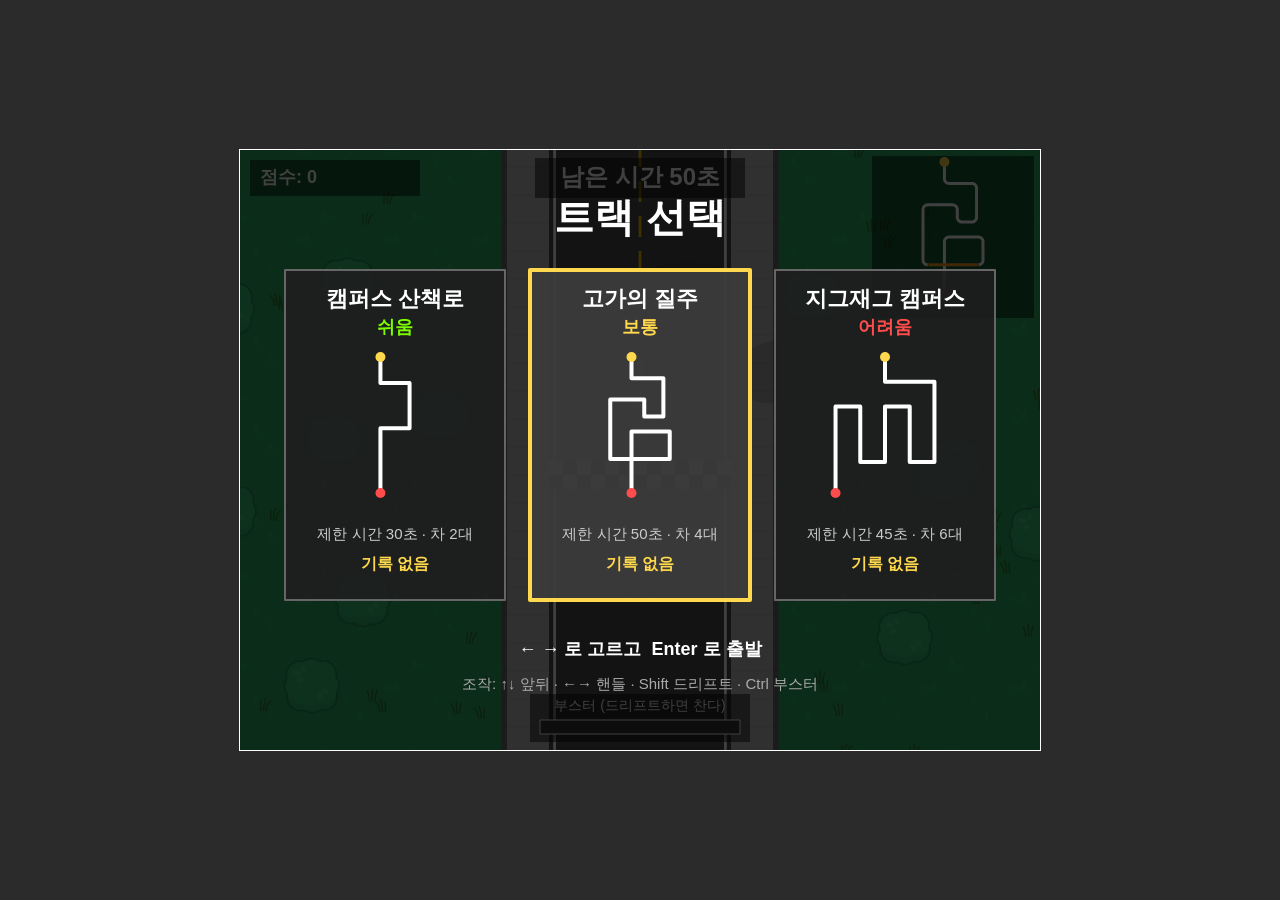
==== debug-practice.html @ 4247438b "디버깅 연습용 debug-practice.html 추가 (게임을 한 파일로 합친 복사본, 숨은 버그 3개) Co-Authored-By: Claude Opus 5.5 <noreply" ====
<!doctype html>
<html lang="ko">
<head>
  <meta charset="utf-8">
  <meta name="viewport" content="width=device-width, initial-scale=1">
  <title>Chair Drift (디버깅 연습)</title>
  <link rel="icon" href="images/chair.svg">
  <style>
/* 페이지 전체: 어두운 회색 배경 */
body {
  margin: 0;
  min-height: 100vh;
  background: #2b2b2b;
  /* canvas를 화면 가운데에 놓는다 */
  display: flex;
  align-items: center;
  justify-content: center;
}

/* 게임 도화지: 얇은 흰 테두리 */
#game {
  border: 1px solid #ffffff;
}
  </style>
</head>
<body>
  <canvas id="game" width="800" height="600"></canvas>
  <script>
const canvas = document.getElementById("game");  // 이름이 "game"인 도화지를 찾는다
const ctx = canvas.getContext("2d");             // 그 도화지에 그릴 "붓"을 가져온다

// ===== 좌표와 크기 (여기 숫자만 바꾸면 그림이 바뀐다) =====
// 화면 크기: 가로 800, 세로 600. (0, 0)은 왼쪽 위, y가 커지면 아래로 간다.
// 맵은 화면보다 훨씬 넓다. 아래 좌표들은 전부 "맵 위의 좌표"다.

// ===== 카메라 (추격 시점) =====
// 화면은 맵의 일부만 비추는 카메라다. 카메라는 의자 뒤에 붙어서, 의자가 도는 대로 같이 돈다.
const SCREEN_WIDTH = 800;
const SCREEN_HEIGHT = 600;
const CAMERA_ANCHOR_Y = 430;                // 의자가 화면에서 머무르는 높이 (가로는 한가운데). 아래쪽이라 앞이 넓게 보인다
const CAMERA_TURN_FOLLOW = 0.04;            // 카메라가 의자 방향을 따라 도는 빠르기 (0~1). 작을수록 늦게, 부드럽게 따라 돈다
const CAMERA_ZOOM = 0.7;                    // 화면 확대 배율 (1 = 원래 크기). 작을수록 카메라가 멀어져서 넓게 보인다
const VIEW_RADIUS = 650 / CAMERA_ZOOM;      // 화면이 돌아가도 보일 수 있는 의자 주변 범위 (이 밖은 그리지 않는다)
let cameraAngle = 0;                        // 카메라가 바라보는 방향 (0 = 맵 위쪽)

// ===== 트랙 목록 (난이도 3단계) =====
// 트랙마다: 이름, 난이도, 제한 시간, 자동차 수, 콘 수, 꼭짓점(points)
// 꼭짓점은 출발부터 강의실(결승)까지 순서대로 직선으로 잇고, 꼭짓점마다 모서리를 반지름 CORNER_RADIUS인 원호로 둥글게 깎는다
// bridge: true인 점에서 다음 점까지의 직선은 고가도로다 (다른 길 위를 지나간다)
// 결승(마지막 점)이 맨 위에 있어야 한다 (그 위는 강의실 건물). 나란한 길끼리는 700 이상 떨어뜨린다
const TRACKS = [
  {
    name: "캠퍼스 산책로",
    level: "쉬움",
    levelColor: "#7CFC00",
    timeLimit: 30,
    carCount: 2,
    coneCount: 8,
    points: [
      { x: 0, y: 400 },        // 출발
      { x: 0, y: -1600 },      // 직선 → 오른쪽
      { x: 900, y: -1600 },    // → 위로
      { x: 900, y: -3000 },    // → 왼쪽
      { x: 0, y: -3000 },      // → 위로
      { x: 0, y: -3800 },      // 강의실 앞 (결승)
    ],
  },
  {
    // 카트라이더 "빌리지 고가의 질주" 느낌: 긴 직선 + 직각 코너 + 헤어핀 + 고가도로
    name: "고가의 질주",
    level: "보통",
    levelColor: "#ffd84d",
    timeLimit: 50,
    carCount: 4,
    coneCount: 25,
    points: [
      { x: 0, y: 400 },                      // 출발 (출발선 뒤 여유 공간)
      { x: 0, y: -2500 },                    // 첫 긴 직선 → 오른쪽으로 직각
      { x: 1800, y: -2500 },                 // → 아래로 직각
      { x: 1800, y: -1200, bridge: true },   // 여기서 시작하는 긴 직선이 고가도로. 첫 직선 위를 가로지른다
      { x: -1000, y: -1200 },                // 고가에서 내려와 위로 직각
      { x: -1000, y: -4000 },                // 긴 직선 → 오른쪽으로 직각
      { x: 600, y: -4000 },                  // 헤어핀 시작: 아래로 꺾어 내려갔다가
      { x: 600, y: -3200 },
      { x: 1500, y: -3200 },                 // 옆으로 건너가서 다시 위로 (U자로 되돌아가기)
      { x: 1500, y: -5000 },                 // 긴 직선 → 왼쪽으로 직각
      { x: 0, y: -5000 },                    // → 위로 직각
      { x: 0, y: -6000 },                    // 강의실 앞 (결승)
    ],
  },
  {
    // 뱀처럼 오르내리는 헤어핀 연속
    name: "지그재그 캠퍼스",
    level: "어려움",
    levelColor: "#ff4d4d",
    timeLimit: 45,
    carCount: 6,
    coneCount: 40,
    points: [
      { x: 0, y: 400 },        // 출발
      { x: 0, y: -2400 },      // 위로 → 헤어핀
      { x: 800, y: -2400 },
      { x: 800, y: -600 },     // 아래로 → 헤어핀
      { x: 1600, y: -600 },
      { x: 1600, y: -2400 },   // 위로 → 헤어핀
      { x: 2400, y: -2400 },
      { x: 2400, y: -600 },    // 아래로 → 헤어핀
      { x: 3200, y: -600 },
      { x: 3200, y: -3200 },   // 긴 오르막 → 왼쪽
      { x: 1600, y: -3200 },
      { x: 1600, y: -4000 },   // 강의실 앞 (결승)
    ],
  },
];
// 지금 달리는 트랙: 주소 뒤의 ?track=번호로 고른다 (없으면 선택 화면부터, 기본은 "보통")
const TRACK_INDEX = readTrackIndex();
const TRACK = TRACKS[TRACK_INDEX];
const TRACK_POINTS = TRACK.points;
const STARTED_FROM_MENU = new URLSearchParams(location.search).has("track");   // 선택 화면에서 골라서 들어왔나
let menuIndex = TRACK_INDEX;   // 선택 화면에서 지금 고르고 있는 트랙
let isNewRecord = false;       // 이번 판이 그 트랙 최고 점수인가
const CORNER_RADIUS = 220;    // 코너 원호의 반지름. 클수록 코너가 완만하고, 작을수록 급해서 어렵다
                              // (ROAD_HALF + SIDEWALK_WIDTH = 190보다 커야 코너 안쪽 인도가 접히지 않는다)
const TRACK_STEP = 8;         // 트랙을 몇 픽셀마다 점으로 나눠 둘지 (작을수록 매끄럽지만 느리다)

// 길 단면: 왼쪽부터 잔디 → 인도 → 차도 → 인도 → 잔디 (전부 길 가운데 선에서 떨어진 거리)
const ROAD_HALF = 130;        // 차도 반폭 (차도 전체 폭 260 = 의자 5개 정도)
const SIDEWALK_WIDTH = 60;    // 양쪽 인도 폭 (학생 어깨 폭 52가 들어가게)
const LANE_OFFSET = 65;       // 자동차 차선 가운데가 길 가운데 선에서 떨어진 거리
const RAIL_WIDTH = 8;         // 인도 바깥 끝 가드레일 두께. 의자는 이 밖(잔디)으로 나갈 수 없다
const WALL_BOUNCE = 0.3;      // 가드레일에 부딪히면 바깥으로 가던 속도의 이 비율만큼 안쪽으로 튕긴다
const WALL_FRICTION = 0.92;   // 가드레일에 긁히는 동안 매 프레임 속도가 이 비율로 줄어든다
const TRACK_SEARCH = 150;     // 의자 위치를 찾을 때 직전 자리 앞뒤로 볼 트랙 점 수 (150점 = 1200픽셀)
const BRIDGE_SHADOW = 30;     // 고가도로 그림자가 땅에 비치는 거리 (높이 있어 보이게)
const START_LINE_S = 400;     // 출발선 위치 (트랙 시작에서 달린 거리)

// 트랙을 TRACK_STEP 간격의 점들로 나눠 둔다: { x, y, s(시작부터 거리), tx, ty(진행 방향), bridge }
const trackSamples = buildTrack();
const TRACK_LENGTH = trackSamples[trackSamples.length - 1].s;   // 트랙 전체 길이
const FINISH = trackSamples[trackSamples.length - 1];          // 결승 지점 (강의실 문 앞)

// 맵 크기: 트랙을 둘러싸고 잔디를 넉넉히. 맵 위쪽 끝은 강의실 건물
const WORLD_LEFT = Math.min(...TRACK_POINTS.map(p => p.x)) - 900;
const WORLD_RIGHT = Math.max(...TRACK_POINTS.map(p => p.x)) + 900;
const WORLD_BOTTOM = Math.max(...TRACK_POINTS.map(p => p.y)) + 600;
const WORLD_TOP = FINISH.y;   // 강의실 건물 아래쪽 끝 (여기보다 위로는 못 간다)

// 나무와 풀: 시작할 때 길을 피해 잔디 위에 자동으로 배치한다 (아래 placeScenery 함수)
const TREE_SIZE = 80;
let trees = [];               // { x, y } 이미지의 왼쪽 위 꼭짓점
let grassTufts = [];          // { x, y } 풀 뿌리 위치
const TREE_COUNT = 450;       // 나무를 놓아 볼 횟수 (길과 겹치는 자리는 버려서 실제로는 더 적다)
const TUFT_COUNT = 3000;      // 풀 포기를 놓아 볼 횟수
const GRASS_BLADE_HEIGHT = 18;   // 풀잎 길이
const GRASS_SWAY = 4;            // 풀잎 끝이 좌우로 흔들리는 최대 거리
let swayTime = 0;                // 흔들림 시계: 매 프레임 조금씩 커진다
const SWAY_SPEED = 0.05;         // 흔들리는 빠르기 (클수록 빨리 흔들린다)
const TREE_SWAY_ANGLE = 0.04;    // 나무가 좌우로 기우는 최대 각도 (0.04 ≈ 2도)

// 구름 그림자: 하늘의 구름이 땅에 드리운 반투명 그림자가 천천히 가로지른다 (size는 크기 배율, 1 = 기본)
let clouds = [];
const CLOUD_COUNT = 30;
const CLOUD_RADIUS = 110;        // 구름 그림자 가로 반지름 (size가 1일 때)

// 플레이어(의자): 50×50, 출발선 뒤에서 출발한다
// 방향키로 움직이므로 위치는 let (chairX, chairY는 왼쪽 위 꼭짓점)
const CHAIR_SIZE = 50;
const chairStart = pointAt(START_LINE_S - 150);
let chairX = chairStart.x - CHAIR_SIZE / 2;
let chairY = chairStart.y - CHAIR_SIZE / 2;

// 의자가 지금 트랙의 어디쯤인가 (매 프레임 updateChairTrack이 계산한다)
let chairTrackIndex = 0;      // 가장 가까운 트랙 점 번호
let chairS = 0;               // 트랙 시작에서 달린 거리 (자동차를 의자 근처에 다시 나타나게 할 때 쓴다)
let chairOnBridge = false;    // 고가도로 위인가 (고가 아래를 지날 때와 그리는 순서가 달라진다)

// 역주행 경고: 트랙 진행 방향과 반대로 움직이는 상태가 잠깐 이어지면 화면에 경고를 띄운다
const WRONG_WAY_SPEED = 1.5;  // 트랙 반대 방향으로 이 속도보다 빠르게 움직이면 역주행으로 본다
const WRONG_WAY_DELAY = 30;   // 역주행이 이 프레임 수(30 ≈ 0.5초)만큼 이어지면 경고 (살짝 흔들린 걸로는 안 뜨게)
let wrongWayFrames = 0;       // 역주행이 몇 프레임째 이어지고 있나

// ===== 조작 설정 (여기 숫자를 바꿔 가며 조작 느낌을 튜닝한다) =====
const CHAIR_SPEED = 9;        // 이동 속도: 한 프레임에 움직이는 픽셀 수 (최고 속도)
const GRIP = 0.25;            // 평소 접지력 (0~1): 클수록 키를 누른 방향으로 바로 꺾이고 바로 선다
const DRIFT_GRIP = 0.03;      // Shift 드리프트 중 접지력: 작을수록 관성이 커서 옆으로 오래 미끄러진다
const TURN_RATE = 0.05;       // ← → 키로 한 프레임에 도는 각도 (라디안, 0.05 ≈ 3도)
const REVERSE_SPEED_RATE = 0.5;  // ↓ 키로 뒤로 갈 때는 최고 속도의 이 비율만큼만

let chairVX = 0;              // 의자의 지금 가로 속도 (양수 = 오른쪽)
let chairVY = 0;              // 의자의 지금 세로 속도 (양수 = 아래)
let chairAngle = Math.atan2(chairStart.tx, -chairStart.ty);   // 의자가 바라보는 방향 (0 = 위쪽). 처음엔 트랙 진행 방향

// ===== 드리프트 연출 =====
const DRIFT_TURN_RATE = 0.08; // 드리프트 중에는 더 빨리 돈다 → 몸은 휙 돌고 몸통은 원래 방향으로 미끄러진다
const DRIFT_MIN_SPEED = 1.5;  // 이 속도보다 느리면 드리프트 연출(자국, 연기)을 하지 않는다
let isDrifting = false;       // 지금 드리프트로 미끄러지는 중인가 (연출을 켜고 끄는 데 쓴다)

// 스키드 마크: 뒷바퀴가 지나간 자리에 남는 타이어 자국 (짧은 선분들의 목록)
// 선분마다 { x1, y1, x2, y2, life, bridge }. life가 줄어들수록 흐려지고 0이 되면 지운다
let skidMarks = [];
const SKID_LIFE = 240;        // 자국이 사라지기까지 걸리는 프레임 수 (240 ≈ 4초)
const SKID_WIDTH = 4;         // 자국 굵기
let lastWheels = null;        // 직전 프레임의 뒷바퀴 위치 (자국 선을 이어 그리는 데 쓴다)

// 바퀴 연기: 드리프트 중 뒷바퀴에서 피어오르는 회색 연기 ({ x, y, size, life })
let smokes = [];
const SMOKE_LIFE = 40;        // 연기가 사라지기까지 걸리는 프레임 수

// ===== 충돌 판정 (6장) =====
// 판정 영역(히트박스): 그림을 감싸는 사각형을 그림보다 조금 작게 잡는다 (스치기만 해도 부딪히면 억울하니까)
const CHAIR_HITBOX = 33;      // 의자 판정 사각형 한 변 (그림은 50)
const CAR_HITBOX_SHRINK = 6;  // 자동차 판정은 그림(40×70)보다 가로·세로 6씩 작게
const STUDENT_HITBOX = 30;    // 학생 판정 사각형 한 변 (그림은 52×36)
const CONE_HITBOX = 20;       // 콘 판정 사각형 한 변 (그림은 24)
let showHitbox = false;       // true면 판정 영역을 빨간 테두리로 그린다 (판정이 맞는지 눈으로 확인용)

// 부딪혔을 때 효과 (기획서: 학생 = 슬로우, 자동차 = 튕겨 나가고 잠시 스턴). 시간은 전부 프레임 수 (60 ≈ 1초)
const SLOW_FRAMES = 60;       // 학생·콘에 부딪히면 이만큼 느려진다
const SLOW_SPEED_RATE = 0.4;  // 슬로우 중 최고 속도 비율
const STUN_FRAMES = 45;       // 자동차에 부딪히면 이만큼 조작이 안 된다
const STUN_SPIN = 0.25;       // 스턴 중 의자가 한 프레임에 빙글 도는 각도
const CAR_BOUNCE = 14;        // 자동차에 부딪혀 튕겨 나가는 속도
const HIT_COOLDOWN = 60;      // 한 번 부딪힌 뒤 이만큼은 무적 (매 프레임 계속 부딪히지 않게)
let slowTimer = 0;            // 남은 슬로우 프레임 (0이면 정상)
let stunTimer = 0;            // 남은 스턴 프레임
let hitCooldown = 0;          // 남은 무적 프레임
let hitMessage = "";          // 의자 위에 띄울 글자 ("슬로우!", "쾅! 스턴")
let hitMessageTimer = 0;      // 글자를 띄울 남은 프레임
let flashTimer = 0;           // 화면이 빨갛게 번쩍이는 남은 프레임 (자동차 충돌)

// 조작 방식 비교 실험용 스위치 (워크북 5장 Step 2 · Step 3)
// "A" = keydown 안에서 직접 움직이는 방식 (꾹 누르면 끊기고, 대각선이 안 된다)
// "B" = keys에 눌린 상태를 기록하고, 게임 루프에서 움직이는 방식 (매끄럽다)
const CONTROL_METHOD = "B";

// 눌린 키를 적어 두는 메모장: keys["ArrowLeft"]가 true면 지금 왼쪽 키가 눌려 있다
const keys = {};

// 다른 학생: 위에서 본 초록 옷 학생 (x, y는 "중심")
const STUDENT_WIDTH = 52;
const STUDENT_HEIGHT = 36;
// 학생들은 차도가 아니라 양쪽 인도 위를 따라 걷는다 (차는 차도, 사람은 인도). 고가도로 위에는 없다
// 학생마다 자기 구간(minS ~ maxS, 트랙 거리)만 오가다가 끝에 닿으면 돌아선다
// side는 어느 쪽 인도인지 (-1 = 진행 방향 왼쪽, 1 = 오른쪽)
let students = [];
const STUDENT_GAP = 700;      // 학생을 놓을 트랙 거리 간격
const STUDENT_WALK_RANGE = 260;  // 한 학생이 오가는 구간 길이
const STUDENT_WOBBLE = 0.12;  // 걸을 때 몸이 좌우로 흔들리는 각도 (0.12 ≈ 7도)

// 자동차: 40×70, 트랙을 따라 자기 차선으로 달린다. 위치는 트랙 거리(s)로 기억한다
const CAR_WIDTH = 40;
const CAR_HEIGHT = 70;
// 자동차들: 배열 하나에 여러 대를 담는다. 한 대는 { s: 트랙 거리, speed: 속도, lane: 차선 }
// speed가 양수면 의자와 같은 방향(오른쪽 차선, lane 1), 음수면 마주 오는 차(반대편 차선, lane -1)
// CAR_COUNT 숫자만 바꾸면 코드를 고치지 않아도 자동차 수가 바뀐다
const CAR_COUNT = TRACK.carCount;   // 트랙마다 다르다 (트랙 목록에서)
let cars = [];
const CAR_RESPAWN_AHEAD = 2500;   // 자동차가 멀어지면 의자보다 이만큼 앞에 다시 나타난다
const CAR_RESPAWN_BEHIND = 1500;  // 의자보다 이만큼 뒤로 처지면 다시 나타나게 한다
const CAR_INSIDE_BUILDING = 150;  // 결승을 지나 이만큼 더 가면 강의실 건물 안에 완전히 가려진다

// 공사 콘: 차도 위에 가만히 놓인 장애물. 한 개는 { s: 트랙 거리, offset: 길 가운데에서 옆으로 떨어진 거리 }
// offset이 양수면 진행 방향 오른쪽, 음수면 왼쪽
const CONE_COUNT = TRACK.coneCount; // 트랙마다 다르다
const CONE_SIZE = 24;
let cones = [];

// 횡단보도와 길을 건너는 학생: 트랙 곳곳의 직선 구간에 횡단보도를 만들고, 학생이 차도를 가로질러 오간다
// 건너는 학생 한 명은 { s: 횡단보도 위치, offset: 길 가운데에서 옆으로 떨어진 거리, speed: 건너는 속도 }
const CROSSWALK_GAP = 3000;                              // 횡단보도 사이 간격 (트랙 거리)
const CROSSERS_PER_CROSSWALK = 2;                        // 횡단보도 하나에 건너는 학생 수
const CROSS_RANGE = ROAD_HALF + SIDEWALK_WIDTH / 2;      // 한쪽 인도 가운데 ~ 반대편 인도 가운데
let crosswalks = [];
let crossers = [];

// 자동차 전조등: 자동차 앞쪽으로 뻗는 노란 반투명 빛
const HEADLIGHT_LENGTH = 45;  // 빛이 뻗는 길이

// 강의실 건물과 문: 결승 지점 바로 위. 문은 결승 지점 가운데에 붙어 있다
const BUILDING_WALL_HEIGHT = 100;   // 문 위로 보이는 건물 벽 높이 (창문이 있는 부분)
const DOOR_WIDTH = 120;
const DOOR_HEIGHT = 40;
const DOOR_X = FINISH.x - DOOR_WIDTH / 2;
const DOOR_Y = WORLD_TOP - DOOR_HEIGHT;

// 미니맵: 화면 오른쪽 위에 트랙 전체를 작게 (위쪽이 맵 위쪽, 돌아가지 않는다)
const MINIMAP_SIZE = 150;
const MINIMAP_X = SCREEN_WIDTH - MINIMAP_SIZE - 12;
const MINIMAP_Y = 12;

// 남은 시간 글자: 화면 위 가운데
const TIME_LIMIT = TRACK.timeLimit;   // 제한 시간(초). 트랙마다 다르다 (트랙 목록에서)
let startTime = 0;                // 출발한 순간의 시각 (Date.now() 값, 밀리초)
let remainingMs = TIME_LIMIT * 1000;   // 남은 시간 (밀리초)
let timeLeft = TIME_LIMIT;        // 화면에 보여 줄 남은 시간 (정수 초)

// ===== 게임 상태와 점수 (6장) =====
// "select" = 트랙 선택 화면 / "countdown" = 출발 전 3, 2, 1 / "playing" = 달리는 중
// "finished" = 강의실 도착 (성공) / "gameover" = 시간 초과 (결석)
let gameState = STARTED_FROM_MENU ? "countdown" : "select";
let score = 0;                    // 점수 = 도착했을 때 남은 시간 × 100 (시간 초과면 0)
let finishSeconds = 0;            // 도착까지 걸린 시간 (초)
const FINISH_MARGIN = 60;         // 결승 지점 이만큼 앞에 닿으면 도착으로 친다

// 부스터 게이지: 화면 아래 가운데
const GAUGE_X = 300;
const GAUGE_Y = 570;
const GAUGE_WIDTH = 200;
const GAUGE_HEIGHT = 14;
// ===== 부스터 (기획서: 드리프트하면 게이지가 차고, 다 차면 Ctrl로 부스터) =====
const DRIFT_GAUGE_RATE = 0.006;  // 최고 속도로 드리프트할 때 한 프레임에 차는 게이지 (0.006 → 약 2.8초면 가득)
const BOOST_FRAMES = 90;         // 부스터가 이어지는 프레임 수 (90 = 1.5초)
const BOOST_SPEED_RATE = 1.6;    // 부스터 중 최고 속도 배율
const BOOST_GRIP = 0.12;         // 부스터 중 속도가 목표를 따라가는 비율 (확 튀어 나가게)
let boostGauge = 0;              // 부스터 게이지 (0 = 빈칸, 1 = 가득)
let boostTimer = 0;              // 남은 부스터 프레임

// ===== 번아웃 → 출발 대시 (↑와 ↓를 같이 누르면) =====
// 같이 누르는 동안 제자리에서 바퀴가 헛돌며 힘이 모이고, ↓만 떼면 모인 힘만큼 앞으로 튀어 나간다
const BURNOUT_CHARGE_FRAMES = 60;   // 힘이 가득 모이는 데 걸리는 프레임 수 (60 = 1초)
const BURNOUT_MIN_CHARGE = 0.3;     // 이만큼은 모여야 출발 대시가 나간다
const LAUNCH_BOOST_FRAMES = 45;     // 힘이 가득일 때 출발 대시가 이어지는 프레임 수
let burnoutCharge = 0;              // 모인 힘 (0 ~ 1)
let isBurnout = false;              // 지금 번아웃 중인가 (↑와 ↓를 같이 누르는 중)
let launchMessageTimer = 0;         // "출발!" 같은 글자를 띄울 남은 프레임
let launchText = "";                // 띄울 글자 ("출발!", "출발 부스터!", "너무 빨랐어요")
let boostWasPressed = false;        // 직전 프레임에 Ctrl이 눌려 있었나 (꾹 누르고 있어도 한 번만 쓰게)

// ===== 출발 카운트다운과 출발 부스터 (카트라이더처럼) =====
// 3 → 2 → 1 → GO! 동안은 움직일 수 없다. GO!가 뜨는 순간에 맞춰 ↑를 "새로" 누르면 출발 부스터
// 카운트다운 내내 ↑를 꾹 누르고 있으면 너무 빨리 누른 것이라 실패한다
const COUNTDOWN_MS = 3000;          // 카운트다운 길이 (3초)
const START_BOOST_EARLY_MS = 300;   // GO! 이만큼 전부터
const START_BOOST_LATE_MS = 250;    // GO! 이만큼 뒤까지 ↑를 새로 누르면 성공
const START_BOOST_FRAMES = 60;      // 출발 부스터가 이어지는 프레임 수 (1초)
let countdownStart = 0;             // 카운트다운을 시작한 시각 (Date.now())
let goTime = 0;                     // GO!가 뜬 시각
let upPressTime = 0;                // ↑를 마지막으로 새로 누른 시각 (0 = 아직 안 누름)
let startBoostChecked = false;      // 출발 부스터 판정을 끝냈나

// ===== 맵 꾸미기: 나무·풀·학생·구름을 길을 피해서 배치한다 (시작할 때 한 번) =====
placeScenery();

// ===== 장애물 배치: 횡단보도 자리 찾기 → 자동차·콘·건너는 학생 만들기 =====
crosswalks = findCrosswalks();
createCars();
createCones();
createCrossers();

// ===== 이미지 불러오기 =====
// 이미지는 불러오는 데 시간이 걸린다.
// 모든 이미지가 다 불러와진 뒤(onload)에 화면을 그려야 빈칸 없이 보인다.

const chairImage = new Image();
const carImage = new Image();
const studentImage = new Image();
const treeImage = new Image();
const grassImage = new Image();

const allImages = [chairImage, carImage, studentImage, treeImage, grassImage];
let loadedCount = 0;     // 지금까지 불러온 이미지 개수

for (const image of allImages) {
  image.onload = function () {
    loadedCount = loadedCount + 1;
    // 마지막 이미지까지 다 불러왔으면 게임 루프에 시동을 건다
    if (loadedCount === allImages.length) {
      if (gameState === "countdown") startCountdown();   // 트랙을 골라 들어왔으면 3, 2, 1 카운트다운 시작
      gameLoop();                    // 첫 시동 (그 뒤로는 루프가 스스로 자기를 부른다)
    }
  };
}

// src를 정하는 순간 불러오기가 시작된다 (파일 이름은 영어 소문자)
chairImage.src = "images/chair.svg";
carImage.src = "images/car.png";
studentImage.src = "images/student.png";
treeImage.src = "images/tree.png";
grassImage.src = "images/grass.png";

// ===== 키보드 입력 =====
// 키보드는 canvas가 아니라 document(페이지 전체)에 건다. canvas는 키 입력을 받지 않는다.

// 키를 누르는 순간: "눌렸다"고 적어 둔다
document.addEventListener("keydown", function (e) {
  // 방향키·스페이스바로 페이지가 스크롤되어 게임이 흔들리지 않게, 브라우저 기본 동작을 막는다
  if (["ArrowUp", "ArrowDown", "ArrowLeft", "ArrowRight", " ", "Control", "Enter"].includes(e.key)) {
    e.preventDefault();
  }

  // ↑를 새로 누른 순간을 기록한다 (출발 부스터 판정용). 꾹 누르고 있을 때 반복해서 들어오는 건 무시
  if (e.key === "ArrowUp" && !keys["ArrowUp"]) {
    upPressTime = Date.now();
  }

  // R 키: 도착했거나 게임 오버일 때 처음부터 다시 시작
  // 한글 입력 상태면 R 자리 키가 "ㄱ"으로 들어오므로, 키 자리 이름(e.code)도 같이 본다
  if ((e.key === "r" || e.key === "R" || e.code === "KeyR") && (gameState === "finished" || gameState === "gameover")) {
    resetGame();
  }

  // 트랙 선택 화면: ← → 로 고르고 Enter로 출발
  if (gameState === "select") {
    if (e.key === "ArrowLeft") menuIndex = (menuIndex + TRACKS.length - 1) % TRACKS.length;
    if (e.key === "ArrowRight") menuIndex = (menuIndex + 1) % TRACKS.length;
    if (e.key === "Enter") chooseTrack(menuIndex);
  }
  // T 키: 결과 화면에서 트랙 선택으로 (한글 입력 상태의 "ㅅ"도 받게 e.code도 본다)
  if ((e.key === "t" || e.key === "T" || e.code === "KeyT") && (gameState === "finished" || gameState === "gameover")) {
    menuIndex = TRACK_INDEX;
    gameState = "select";
  }

  if (CONTROL_METHOD === "A") {
    // 방식 A: 눌릴 때마다 여기서 바로 위치를 바꾼다 (비교 실험용)
    if (e.key === "ArrowLeft") chairX = chairX - CHAIR_SPEED;
    if (e.key === "ArrowRight") chairX = chairX + CHAIR_SPEED;
    if (e.key === "ArrowUp") chairY = chairY - CHAIR_SPEED;
    if (e.key === "ArrowDown") chairY = chairY + CHAIR_SPEED;
  } else {
    // 방식 B: 기록만 한다. 실제로 움직이는 건 게임 루프가 한다
    keys[e.key] = true;
  }
});

// 키에서 손을 떼는 순간: "떼었다"고 적어 둔다
document.addEventListener("keyup", function (e) {
  keys[e.key] = false;
});

// 다른 창을 누르면 keyup이 안 들어와서 키가 계속 눌린 걸로 남는다 → 전부 뗀 것으로 지운다
window.addEventListener("blur", function () {
  for (const key in keys) {
    keys[key] = false;
  }
});

// ===== 게임 루프: 지우기 → 계산 → 그리기 → 다음 프레임 예약 =====

function gameLoop() {
  // ===== ① 지우기: 이전 프레임 그림을 없앤다 =====
  ctx.clearRect(0, 0, canvas.width, canvas.height);

  // ===== ② 계산: 상태(숫자)를 바꾼다 =====

  // 카운트다운 중에는 시간만 잰다 (아무것도 움직이지 않는다)
  if (gameState === "countdown") {
    updateCountdown();
  }
  // 달리는 중일 때만 계산한다. 도착했거나 게임 오버면 모두 멈춘다 (루프는 계속 돌면서 결과 화면을 그린다)
  if (gameState === "playing") {
    checkStartBoost();
    updateGame();
  }

  // ===== ③ 그리기: 바뀐 숫자대로 화면을 그린다 =====
  const chairCenterX = chairX + CHAIR_SIZE / 2;
  const chairCenterY = chairY + CHAIR_SIZE / 2;

  // 카메라 (추격 시점): 네 단계로 붓을 옮긴다. 아래에서부터 거꾸로 읽으면 이해하기 쉽다
  //   ④ 의자 중심이 (0, 0)에 오게 맵을 민다
  //   ③ CAMERA_ZOOM만큼 맵을 작게 줄인다 → 카메라가 멀리서 보는 것처럼 넓게 보인다
  //   ② 카메라 각도만큼 맵을 반대로 돌린다 → 의자가 바라보는 쪽이 화면 위쪽이 된다
  //   ① (0, 0)을 화면 가운데 아래(의자 자리)로 옮긴다
  // 여기부터 restore 전까지는 전부 "맵 위의 좌표"로 그린다
  ctx.save();
  ctx.translate(SCREEN_WIDTH / 2, CAMERA_ANCHOR_Y);   // ①
  ctx.rotate(-cameraAngle);                           // ②
  ctx.scale(CAMERA_ZOOM, CAMERA_ZOOM);                // ③
  ctx.translate(-chairCenterX, -chairCenterY);        // ④

  // 화면이 돌아가 있어서, 의자 주변 VIEW_RADIUS 안은 어느 방향이든 보일 수 있다
  const viewLeft = chairCenterX - VIEW_RADIUS;
  const viewTop = chairCenterY - VIEW_RADIUS;

  // ----- 1. 잔디 (보이는 범위 전체 바닥) -----
  // [새로 시도] 패턴: 작은 잔디 그림을 타일처럼 반복해서 칠한다. 길은 이 위에 덮어 그린다
  ctx.fillStyle = ctx.createPattern(grassImage, "repeat");
  ctx.fillRect(viewLeft, viewTop, VIEW_RADIUS * 2, VIEW_RADIUS * 2);

  // 풀 포기: 포기마다 풀잎 3개. 끝부분이 sin(사인) 물결처럼 좌우로 흔들린다
  // 포기마다 위치를 더해서 흔들리는 타이밍을 다르게 → 바람이 지나가는 것처럼 보인다
  ctx.strokeStyle = "#2f7d32";
  ctx.lineWidth = 2;
  for (const tuft of grassTufts) {
    if (!isNearChair(tuft.x, tuft.y, 0)) continue;   // 화면 밖이면 건너뛴다
    const sway = Math.sin(swayTime + tuft.x * 0.05 + tuft.y * 0.03) * GRASS_SWAY;
    for (let i = -1; i <= 1; i++) {
      const rootX = tuft.x + i * 4;                        // 풀잎 뿌리 (4픽셀 간격)
      const tipX = rootX + i * 3 + sway;                    // 풀잎 끝 (바깥으로 벌어지고 + 흔들림)
      const tipY = tuft.y - GRASS_BLADE_HEIGHT + Math.abs(i) * 3;   // 가운데 잎이 제일 길다
      ctx.beginPath();
      ctx.moveTo(rootX, tuft.y);
      ctx.quadraticCurveTo(rootX, tuft.y - GRASS_BLADE_HEIGHT / 2, tipX, tipY);   // 살짝 휜 풀잎
      ctx.stroke();
    }
  }

  // ----- 2. 땅 위 도로 (인도 + 차도 + 차선) -----
  drawRoad(false);

  // ----- 3. 출발선: 체크무늬 띠 -----
  drawAcrossRoad(START_LINE_S, function () {
    let col = 0;   // 몇 번째 칸인가 (흰색·검은색을 번갈아 칠하려고 센다)
    for (let x = -ROAD_HALF; x < ROAD_HALF; x += 20) {
      for (let row = 0; row < 2; row++) {
        ctx.fillStyle = (col + row) % 2 === 0 ? "#ffffff" : "#222222";
        ctx.fillRect(x, -20 + row * 20, 20, 20);
      }
      col = col + 1;
    }
  });

  // ----- 4. 횡단보도: 강의실 앞, 흰 줄무늬 -----
  drawAcrossRoad(TRACK_LENGTH - 120, function () {
    ctx.fillStyle = "#ffffff";
    for (let x = -ROAD_HALF + 20; x < ROAD_HALF - 20; x += 40) {
      ctx.fillRect(x, -20, 20, 40);
    }
  });

  // 트랙 곳곳의 횡단보도 (학생이 건너는 곳)
  for (let i = 0; i < crosswalks.length; i++) {
    drawAcrossRoad(crosswalks[i], function () {
      ctx.fillStyle = "#ffffff";
      for (let x = -ROAD_HALF + 20; x < ROAD_HALF - 20; x += 40) {
        ctx.fillRect(x, -20, 20, 40);
      }
    });
  }

  // ----- 스키드 마크 (땅 위 자국): 땅바닥에 붙은 자국이라 도로 바로 위, 나머지 모든 것 아래에 -----
  drawSkidMarks(false);

  // ----- 공사 콘 (차도 위): for 반복문으로 전부 그린다 -----
  for (let i = 0; i < cones.length; i++) {
    const pos = trackPosition(cones[i].s, cones[i].offset);
    if (isNearChair(pos.x, pos.y, CONE_SIZE)) drawCone(pos.x, pos.y);
  }

  // ----- 5. 나무 (잔디 위): 풀과 같은 흔들림 시계로 살짝 기울었다 돌아온다 -----
  for (const tree of trees) {
    if (!isNearChair(tree.x, tree.y, TREE_SIZE)) continue;   // 화면 밖이면 건너뛴다
    const angle = Math.sin(swayTime * 0.8 + tree.y * 0.02) * TREE_SWAY_ANGLE;
    ctx.save();
    ctx.translate(tree.x + TREE_SIZE / 2, tree.y + TREE_SIZE / 2);   // 나무 중심으로 붓을 옮긴다
    ctx.rotate(angle);                                              // 그 자리에서 살짝 돌린다
    ctx.drawImage(treeImage, -TREE_SIZE / 2, -TREE_SIZE / 2, TREE_SIZE, TREE_SIZE);
    ctx.restore();
  }

  // ----- 6. 다른 학생들 (인도 위): 걷는 쪽을 보고, 걸음마다 몸이 좌우로 흔들린다 -----
  for (const student of students) {
    const p = pointAt(student.s);
    const x = p.x - p.ty * student.side * (ROAD_HALF + SIDEWALK_WIDTH / 2);   // 인도 한가운데
    const y = p.y + p.tx * student.side * (ROAD_HALF + SIDEWALK_WIDTH / 2);
    if (!isNearChair(x, y, STUDENT_WIDTH)) continue;
    // 학생 그림은 아래쪽을 보고 있다. 걷는 방향(트랙 방향 또는 그 반대)으로 돌린다
    let dirX = p.tx;
    let dirY = p.ty;
    if (student.speed < 0) {
      dirX = -dirX;
      dirY = -dirY;
    }
    const facing = Math.atan2(-dirX, dirY);
    // 걸음 흔들림: s(걸어온 거리)로 계산하므로 걸을 때만 흔들린다
    const wobble = Math.sin(student.s * 0.3) * STUDENT_WOBBLE;

    ctx.save();
    ctx.translate(x, y);   // 학생 중심으로 붓을 옮긴다
    ctx.rotate(facing + wobble);
    // 중심 기준으로 그리기 위해 가로·세로의 반만큼 빼서 그린다
    ctx.drawImage(studentImage, -STUDENT_WIDTH / 2, -STUDENT_HEIGHT / 2, STUDENT_WIDTH, STUDENT_HEIGHT);
    ctx.restore();
  }

  // 횡단보도를 건너는 학생들: 길을 가로지르는 방향을 보고 걷는다
  for (let i = 0; i < crossers.length; i++) {
    const crosser = crossers[i];
    const p = pointAt(crosser.s);
    const pos = trackPosition(crosser.s, crosser.offset);
    if (!isNearChair(pos.x, pos.y, STUDENT_WIDTH)) continue;
    // 걷는 방향: 트랙 진행 방향에 수직(옆 방향). speed가 음수면 반대쪽으로
    let dirX = -p.ty;
    let dirY = p.tx;
    if (crosser.speed < 0) {
      dirX = -dirX;
      dirY = -dirY;
    }
    const facing = Math.atan2(-dirX, dirY);
    const wobble = Math.sin(crosser.offset * 0.3) * STUDENT_WOBBLE;
    ctx.save();
    ctx.translate(pos.x, pos.y);
    ctx.rotate(facing + wobble);
    ctx.drawImage(studentImage, -STUDENT_WIDTH / 2, -STUDENT_HEIGHT / 2, STUDENT_WIDTH, STUDENT_HEIGHT);
    ctx.restore();
  }

  // ----- 7. 땅 위의 자동차와 의자 (고가 아래를 지나는 중이면 고가보다 먼저 그려서 고가에 가려지게) -----
  for (let i = 0; i < cars.length; i++) {
    drawCar(cars[i].s, cars[i].lane, cars[i].speed > 0, false);
  }
  if (!chairOnBridge) drawChair();

  // ----- 8. 고가도로: 그림자 → 난간 → 도로 순서로, 땅 위 모든 것 위에 -----
  // 의자가 고가 아래를 지나는 중이면 고가를 반투명하게 그려서, 아래에 있는 의자·장애물이 보이게 한다
  if (isChairUnderBridge()) {
    ctx.globalAlpha = 0.4;
  }
  drawRoad(true);
  drawSkidMarks(true);
  for (let i = 0; i < cars.length; i++) {
    drawCar(cars[i].s, cars[i].lane, cars[i].speed > 0, true);
  }
  ctx.globalAlpha = 1;
  if (chairOnBridge) drawChair();

  // ----- 판정 영역 (showHitbox가 true일 때만): 빨간 테두리 -----
  if (showHitbox) {
    ctx.strokeStyle = "#ff0000";
    ctx.lineWidth = 3;
    const chairBox = getChairHitbox();
    ctx.strokeRect(chairBox.x, chairBox.y, chairBox.width, chairBox.height);
    const boxes = getObstacleHitboxes();
    for (let i = 0; i < boxes.length; i++) {
      if (isNearChair(boxes[i].x, boxes[i].y, 100)) {
        ctx.strokeRect(boxes[i].x, boxes[i].y, boxes[i].width, boxes[i].height);
      }
    }
  }

  // ----- 9. 바퀴 연기 -----
  // 남은 수명이 적을수록 투명해지고, 계산 부분에서 size를 키워서 퍼지며 사라진다
  for (const smoke of smokes) {
    ctx.fillStyle = "rgba(220, 220, 220, " + (0.5 * smoke.life / SMOKE_LIFE) + ")";
    ctx.beginPath();
    ctx.arc(smoke.x, smoke.y, smoke.size, 0, Math.PI * 2);
    ctx.fill();
  }

  // ----- 10. 강의실 건물 (결승 지점 위) -----
  // 화면이 돌면 맵 끝 바깥과 건물 뒤쪽도 보이므로, 건물을 바깥까지 넉넉히 칠한다
  ctx.fillStyle = "#9c4a3a";
  ctx.fillRect(WORLD_LEFT - VIEW_RADIUS, WORLD_TOP - VIEW_RADIUS * 2, WORLD_RIGHT - WORLD_LEFT + VIEW_RADIUS * 2, VIEW_RADIUS * 2);

  // 건물 지붕 끝선: 아래쪽에 진한 띠
  ctx.fillStyle = "#6e2f24";
  ctx.fillRect(WORLD_LEFT - VIEW_RADIUS, WORLD_TOP - 8, WORLD_RIGHT - WORLD_LEFT + VIEW_RADIUS * 2, 8);

  // 창문: 하늘색 사각형을 일정한 간격으로 (문 자리는 비운다)
  ctx.fillStyle = "#a8dadc";
  for (let x = WORLD_LEFT + 30; x < WORLD_RIGHT; x += 90) {
    if (x > DOOR_X - 60 && x < DOOR_X + DOOR_WIDTH) {
      continue;   // 문이 있는 자리에는 창문을 그리지 않는다
    }
    ctx.fillRect(x, WORLD_TOP - 45, 50, 26);
  }

  // ----- 11. 강의실 문 (도착 지점) -----
  // [새로 시도] 그라데이션: 위는 진한 노랑, 아래는 밝은 노랑
  const doorGradient = ctx.createLinearGradient(0, DOOR_Y, 0, DOOR_Y + DOOR_HEIGHT);
  doorGradient.addColorStop(0, "#e6b800");
  doorGradient.addColorStop(1, "#ffe066");
  ctx.fillStyle = doorGradient;
  ctx.fillRect(DOOR_X, DOOR_Y, DOOR_WIDTH, DOOR_HEIGHT);

  // 문 위에 "강의실" 글자
  ctx.fillStyle = "#333333";
  ctx.font = "bold 20px sans-serif";
  ctx.textAlign = "center";
  ctx.textBaseline = "middle";
  ctx.fillText("강의실", DOOR_X + DOOR_WIDTH / 2, DOOR_Y + DOOR_HEIGHT / 2);

  // ----- 구름 그림자 (땅 위 모든 것 위에, 글자·게이지 아래에) -----
  // 타원 3개를 겹쳐서 뭉게구름 모양을 만든다
  ctx.fillStyle = "rgba(0, 0, 0, 0.12)";
  for (const cloud of clouds) {
    const r = CLOUD_RADIUS * cloud.size;
    if (!isNearChair(cloud.x, cloud.y, r)) continue;   // 화면 밖이면 건너뛴다
    // 한 경로에 담아 한 번에 칠해야 겹친 부분이 더 진해지지 않는다
    // moveTo로 각 타원의 시작점(오른쪽 끝)으로 먼저 옮겨야 타원끼리 선으로 이어지지 않는다
    ctx.beginPath();
    ctx.moveTo(cloud.x + r, cloud.y);
    ctx.ellipse(cloud.x, cloud.y, r, r * 0.45, 0, 0, Math.PI * 2);                            // 가운데 큰 덩어리
    ctx.moveTo(cloud.x - r * 0.5 + r * 0.5, cloud.y + r * 0.1);
    ctx.ellipse(cloud.x - r * 0.5, cloud.y + r * 0.1, r * 0.5, r * 0.35, 0, 0, Math.PI * 2);   // 왼쪽 작은 덩어리
    ctx.moveTo(cloud.x + r * 0.55 + r * 0.45, cloud.y - r * 0.05);
    ctx.ellipse(cloud.x + r * 0.55, cloud.y - r * 0.05, r * 0.45, r * 0.3, 0, 0, Math.PI * 2); // 오른쪽 작은 덩어리
    ctx.fill();
  }

  // 카메라 끝: 붓을 원래대로 돌린다. 여기부터는 "화면 좌표"로 그린다
  // 남은 시간과 게이지는 스크롤되지 않고 화면에 붙어 있어야 하기 때문이다
  ctx.restore();

  // 자동차에 부딪힌 순간 화면 전체가 빨갛게 번쩍였다가 사라진다
  if (flashTimer > 0) {
    ctx.fillStyle = "rgba(255, 0, 0, " + (0.35 * flashTimer / 15) + ")";
    ctx.fillRect(0, 0, SCREEN_WIDTH, SCREEN_HEIGHT);
  }

  // 부딪혔을 때 의자 위에 "슬로우!" / "쾅! 스턴" 글자 (화면에 그려서 똑바로 보이게)
  if (hitMessageTimer > 0) {
    ctx.fillStyle = hitMessage === "슬로우!" ? "#7ec8ff" : "#ff5c5c";
    ctx.strokeStyle = "#000000";
    ctx.lineWidth = 4;
    ctx.font = "bold 22px sans-serif";
    ctx.textAlign = "center";
    ctx.textBaseline = "middle";
    ctx.strokeText(hitMessage, SCREEN_WIDTH / 2, CAMERA_ANCHOR_Y - 60);
    ctx.fillText(hitMessage, SCREEN_WIDTH / 2, CAMERA_ANCHOR_Y - 60);
  }

  // 드리프트 중이면 의자 위에 "DRIFT!" 글자를 띄운다
  // 맵이 아니라 화면에 그려야 화면이 돌아가도 글자가 똑바로 보인다. 의자는 항상 화면의 (가운데, CAMERA_ANCHOR_Y) 근처에 있다
  if (isDrifting) {
    ctx.fillStyle = "#ffd84d";
    ctx.strokeStyle = "#000000";
    ctx.lineWidth = 3;
    ctx.font = "bold italic 16px sans-serif";
    ctx.textAlign = "center";
    ctx.textBaseline = "middle";
    ctx.strokeText("DRIFT!", SCREEN_WIDTH / 2, CAMERA_ANCHOR_Y - 35);   // 검은 테두리를 먼저 그려서
    ctx.fillText("DRIFT!", SCREEN_WIDTH / 2, CAMERA_ANCHOR_Y - 35);     // 어느 배경에서도 잘 보이게
  }

  // ----- 미니맵 (화면 오른쪽 위) -----
  drawMinimap();

  // ----- 역주행 경고 (화면 가운데 위): 0.6초 주기로 깜빡인다 -----
  if (wrongWayFrames > WRONG_WAY_DELAY && Date.now() % 600 < 400) {
    ctx.fillStyle = "rgba(200, 0, 0, 0.75)";
    ctx.fillRect(SCREEN_WIDTH / 2 - 150, 70, 300, 60);
    ctx.strokeStyle = "#ffffff";
    ctx.lineWidth = 3;
    ctx.strokeRect(SCREEN_WIDTH / 2 - 150, 70, 300, 60);
    ctx.fillStyle = "#ffffff";
    ctx.textAlign = "center";
    ctx.textBaseline = "middle";
    ctx.font = "bold 26px sans-serif";
    ctx.fillText("⚠ 역주행 중!", SCREEN_WIDTH / 2, 92);
    ctx.font = "13px sans-serif";
    ctx.fillText("강의실은 반대 방향이에요", SCREEN_WIDTH / 2, 116);
  }

  // ----- 12. 글자: 남은 시간 (화면 위 가운데) -----
  // 글자가 잘 보이게 뒤에 반투명 검은 띠를 깐다 (커지는 글자가 들어가게 넉넉히)
  ctx.fillStyle = "rgba(0, 0, 0, 0.5)";
  ctx.fillRect(295, 8, 210, 40);

  // 10초 이하로 남으면 글자를 빨갛게 하고, 1초가 줄 때마다 크게 튀었다가 작아진다
  let timeFontSize = 24;
  if (timeLeft <= 10) {
    ctx.fillStyle = "#ff4d4d";
    if (timeLeft > 0) {
      // 마지막으로 1초가 줄어든 뒤 지난 비율 (0 → 1). 막 줄었을 때 가장 크다
      const passed = 1 - (remainingMs % 1000) / 1000;
      timeFontSize = 24 + 6 * (1 - Math.min(passed, 1));
    }
  } else {
    ctx.fillStyle = "#ffffff";
  }
  ctx.font = "bold " + timeFontSize + "px sans-serif";
  ctx.textAlign = "center";
  ctx.textBaseline = "middle";
  ctx.fillText("남은 시간 " + timeLeft + "초", 400, 28);

  // ----- 13. 부스터 게이지 (화면 아래 가운데) -----
  // 게이지 뒤 반투명 검은 띠
  ctx.fillStyle = "rgba(0, 0, 0, 0.5)";
  ctx.fillRect(GAUGE_X - 10, GAUGE_Y - 26, GAUGE_WIDTH + 20, GAUGE_HEIGHT + 34);

  // 게이지 이름: 가득 차면 노랗게 "부스터 준비! Ctrl"
  const gaugeReady = boostGauge >= 1;
  ctx.fillStyle = gaugeReady ? "#ffd84d" : "#ffffff";
  ctx.font = gaugeReady ? "bold 14px sans-serif" : "14px sans-serif";
  ctx.fillText(gaugeReady ? "부스터 준비! Ctrl" : "부스터 (드리프트하면 찬다)", 400, GAUGE_Y - 14);

  // 빈 칸: 어두운 막대
  ctx.fillStyle = "#333333";
  ctx.fillRect(GAUGE_X, GAUGE_Y, GAUGE_WIDTH, GAUGE_HEIGHT);

  // 찬 칸: 주황 막대 (가로 길이 = 전체 길이 × 찬 비율). 가득 차면 노랗게 깜빡인다
  ctx.fillStyle = gaugeReady && Date.now() % 500 < 250 ? "#ffd84d" : "#ff9f1c";
  ctx.fillRect(GAUGE_X, GAUGE_Y, GAUGE_WIDTH * boostGauge, GAUGE_HEIGHT);

  // 게이지 테두리
  ctx.strokeStyle = "#ffffff";
  ctx.lineWidth = 1;
  ctx.strokeRect(GAUGE_X, GAUGE_Y, GAUGE_WIDTH, GAUGE_HEIGHT);

  // ----- 14. 점수 (화면 왼쪽 위): 지금 도착하면 받을 점수 = 남은 시간 × 100 -----
  ctx.fillStyle = "rgba(0, 0, 0, 0.5)";
  ctx.fillRect(10, 10, 170, 36);
  ctx.fillStyle = "#ffffff";
  ctx.font = "bold 18px sans-serif";
  ctx.textAlign = "left";
  ctx.textBaseline = "middle";
  if (gameState === "playing" || gameState === "countdown") {
    ctx.fillText("점수: " + Math.floor(remainingMs / 10), 20, 28);
  } else {
    ctx.fillText("점수: " + score, 20, 28);
  }

  // ----- 15. 결과 화면: 도착(성공) 또는 게임 오버(시간 초과) -----
  if (gameState === "finished") {
    drawResultScreen("강의실 도착!", "#ffd84d", [
      TRACK.name + " (" + TRACK.level + ")",
      "점수: " + score + (isNewRecord ? "  신기록!" : ""),
      "기록: " + finishSeconds.toFixed(2) + "초",
      "최고 점수: " + loadBest(TRACK_INDEX),
    ]);
  } else if (gameState === "gameover") {
    drawResultScreen("GAME OVER", "#ff4d4d", [
      "지각! 결석 처리되었어요",
      "최종 점수: " + score,
      "강의실까지 " + Math.floor(chairS / TRACK_LENGTH * 100) + "% 왔어요",
      "최고 점수: " + loadBest(TRACK_INDEX),
    ]);
  }

  // ----- 16. 번아웃 중: 모인 힘 막대 (게이지 위) -----
  if (isBurnout) {
    ctx.fillStyle = "rgba(0, 0, 0, 0.55)";
    ctx.fillRect(290, 488, 220, 42);
    ctx.fillStyle = "#ffffff";
    ctx.font = "bold 14px sans-serif";
    ctx.textAlign = "center";
    ctx.textBaseline = "middle";
    ctx.fillText("번아웃! ↓만 떼면 출발", 400, 502);
    ctx.fillStyle = "#333333";
    ctx.fillRect(300, 514, 200, 10);
    ctx.fillStyle = "#ff5c5c";
    ctx.fillRect(300, 514, 200 * burnoutCharge, 10);
  }

  // ----- 17. 부스터 글자: "출발 부스터!" 같은 알림이 먼저, 없으면 부스터 중 "BOOST!" -----
  let bigText = "";
  if (launchMessageTimer > 0) bigText = launchText;
  else if (boostTimer > 0) bigText = "BOOST!";
  if (bigText !== "") {
    ctx.fillStyle = bigText === "너무 빨랐어요" ? "#cccccc" : "#ff9f1c";
    ctx.strokeStyle = "#000000";
    ctx.lineWidth = 6;
    ctx.font = "bold italic 40px sans-serif";
    ctx.textAlign = "center";
    ctx.textBaseline = "middle";
    ctx.strokeText(bigText, SCREEN_WIDTH / 2, 150);
    ctx.fillText(bigText, SCREEN_WIDTH / 2, 150);
  }

  // ----- 18. 카운트다운: 3, 2, 1 → GO! (GO!는 0.7초 동안) -----
  let countText = "";
  if (gameState === "countdown") {
    countText = String(Math.ceil((COUNTDOWN_MS - (Date.now() - countdownStart)) / 1000));
  } else if (gameState === "playing" && Date.now() - goTime < 700) {
    countText = "GO!";
  }
  if (countText !== "") {
    ctx.fillStyle = countText === "GO!" ? "#7CFC00" : "#ffffff";
    ctx.strokeStyle = "#000000";
    ctx.lineWidth = 8;
    ctx.font = "bold 110px sans-serif";
    ctx.textAlign = "center";
    ctx.textBaseline = "middle";
    ctx.strokeText(countText, SCREEN_WIDTH / 2, 250);
    ctx.fillText(countText, SCREEN_WIDTH / 2, 250);
    if (gameState === "countdown") {
      ctx.fillStyle = "#ffffff";
      ctx.lineWidth = 4;
      ctx.font = "bold 18px sans-serif";
      ctx.strokeText("GO! 순간에 ↑를 누르면 출발 부스터", SCREEN_WIDTH / 2, 330);
      ctx.fillText("GO! 순간에 ↑를 누르면 출발 부스터", SCREEN_WIDTH / 2, 330);
    }
  }

  // ----- 19. 트랙 선택 화면 (맨 위에 덮는다) -----
  if (gameState === "select") {
    drawTrackSelect();
  }

  // ===== ④ 다음 프레임 예약: 다음 그림 때 gameLoop를 또 불러 달라고 부탁한다 =====
  requestAnimationFrame(gameLoop);
}

// ===== 계산: 한 프레임만큼 게임 상태(숫자)를 바꾼다 (gameState가 "playing"일 때만 불린다) =====
function updateGame() {
  // 의자 조작 (방식 B): 지금 눌려 있는 키를 보고 움직인다
  if (CONTROL_METHOD === "B") {
    // 1) 눌린 방향키 읽기: ↑↓는 앞뒤(throttle), ←→는 핸들(steer)
    //    두 키를 같이 누르면 두 줄이 다 실행되므로, 앞으로 가면서 꺾을 수 있다
    let throttle = 0;   // 1 = 앞으로, -REVERSE_SPEED_RATE = 뒤로, 0 = 안 누름
    let steer = 0;      // -1 = 왼쪽으로 꺾기, 1 = 오른쪽으로 꺾기
    if (keys["ArrowUp"]) throttle = 1;
    if (keys["ArrowDown"]) throttle = -REVERSE_SPEED_RATE;
    if (keys["ArrowLeft"]) steer = steer - 1;
    if (keys["ArrowRight"]) steer = steer + 1;

    // 번아웃: ↑와 ↓를 같이 누르면 제자리에서 바퀴가 헛돌며 힘을 모은다 (앞뒤로는 안 간다)
    const wasBurnout = isBurnout;
    isBurnout = keys["ArrowUp"] && keys["ArrowDown"] && stunTimer === 0;
    if (isBurnout) {
      throttle = 0;
      burnoutCharge = Math.min(1, burnoutCharge + 1 / BURNOUT_CHARGE_FRAMES);
    } else if (wasBurnout) {
      // 번아웃이 막 끝났다: ↓만 떼고 ↑는 그대로면 출발 대시, 아니면 모은 힘은 사라진다
      if (keys["ArrowUp"] && burnoutCharge >= BURNOUT_MIN_CHARGE) {
        boostTimer = Math.max(boostTimer, Math.round(LAUNCH_BOOST_FRAMES * burnoutCharge));
        chairVX = Math.sin(chairAngle) * CHAIR_SPEED * burnoutCharge;   // 바로 튀어 나가게 속도를 준다
        chairVY = -Math.cos(chairAngle) * CHAIR_SPEED * burnoutCharge;
        launchText = "출발!";
        launchMessageTimer = 40;
      }
      burnoutCharge = 0;
    }

    // 부스터: 게이지가 가득일 때 Ctrl을 누르면 (꾹 누르고 있어도 한 번만)
    const boostPressed = keys["Control"] === true;
    if (boostPressed && !boostWasPressed && boostGauge >= 1 && stunTimer === 0) {
      boostTimer = BOOST_FRAMES;
      boostGauge = 0;
    }
    boostWasPressed = boostPressed;
    // 부스터 중에는 ↑를 안 눌러도 앞으로 나간다
    if (boostTimer > 0 && stunTimer === 0 && !isBurnout) {
      throttle = 1;
    }

    // 스턴 중에는 키를 눌러도 소용없다. 의자는 빙글 돌면서 튕겨 나가던 방향으로 미끄러진다
    if (stunTimer > 0) {
      throttle = 0;
      steer = 0;
      chairAngle = chairAngle + STUN_SPIN;
    }

    // 2) Shift를 누르고 있으면 드리프트: 접지력이 약해져서 미끄러지고, 핸들은 더 잘 돈다
    let grip = GRIP;
    let turnRate = TURN_RATE;
    if (keys["Shift"] || stunTimer > 0) {
      grip = DRIFT_GRIP;            // 스턴 중에도 접지력이 약해서 튕긴 힘이 오래 간다
      turnRate = DRIFT_TURN_RATE;
    }

    // 3) 핸들: 의자가 바라보는 방향을 돌린다 (바퀴 달린 의자라 제자리에서도 돈다)
    chairAngle = chairAngle + steer * turnRate;

    // 4) 최고 속도
    let maxSpeed = CHAIR_SPEED;
    // 학생·콘에 부딪혀 슬로우 중이면 더 느려진다
    if (slowTimer > 0) {
      maxSpeed = maxSpeed * SLOW_SPEED_RATE;
    }
    // 부스터 중이면 더 빨라지고, 목표 속도를 빨리 따라간다 (드리프트 중이 아닐 때만)
    if (boostTimer > 0) {
      maxSpeed = maxSpeed * BOOST_SPEED_RATE;
      if (!keys["Shift"] && stunTimer === 0) grip = Math.max(grip, BOOST_GRIP);
    }

    // 5) 목표 속도 = 의자가 바라보는 방향 × 최고 속도 × throttle
    //    각도 0이 위쪽이라, 바라보는 방향의 가로 성분은 sin, 세로 성분은 -cos이다
    const targetVX = Math.sin(chairAngle) * maxSpeed * throttle;
    const targetVY = -Math.cos(chairAngle) * maxSpeed * throttle;

    // 6) 지금 속도가 목표 속도를 grip 비율만큼만 따라간다
    //    grip이 크면 바라보는 쪽으로 바로 가고, 작으면 원래 가던 쪽으로 계속 미끄러진다 (관성 = 드리프트)
    chairVX = chairVX + (targetVX - chairVX) * grip;
    chairVY = chairVY + (targetVY - chairVY) * grip;

    // 7) 속도만큼 위치를 옮긴다
    chairX = chairX + chairVX;
    chairY = chairY + chairVY;

    // 8) 지금 드리프트 중인가: Shift를 누르고 있고, 어느 정도 빠르게 움직이는 중
    const speed = Math.hypot(chairVX, chairVY);               // 지금 속력 (가로·세로 속도로 만든 빗변 길이)
    isDrifting = keys["Shift"] && speed > DRIFT_MIN_SPEED;

    // 드리프트로 미끄러지는 동안 부스터 게이지가 찬다 (빠를수록 빨리)
    if (isDrifting) {
      boostGauge = Math.min(1, boostGauge + DRIFT_GAUGE_RATE * Math.min(1, speed / CHAIR_SPEED));
    }
  }

  // 의자가 맵 밖으로 나가지 않게 네 벽에서 막는다 (벽에 닿으면 그 방향 속도는 0)
  // 오른쪽·아래쪽은 의자 크기를 뺀다 (chairX는 왼쪽 위 꼭짓점이라, 빼지 않으면 반쯤 박힌다)
  // 위쪽 벽은 강의실 건물 아래 끝이다 (건물 안으로는 못 들어간다)
  if (chairX < WORLD_LEFT) {
    chairX = WORLD_LEFT;
    chairVX = 0;
  }
  if (chairX > WORLD_RIGHT - CHAIR_SIZE) {
    chairX = WORLD_RIGHT - CHAIR_SIZE;
    chairVX = 0;
  }
  if (chairY < WORLD_TOP) {
    chairY = WORLD_TOP;
    chairVY = 0;
  }
  if (chairY > WORLD_BOTTOM - CHAIR_SIZE) {
    chairY = WORLD_BOTTOM - CHAIR_SIZE;
    chairVY = 0;
  }

  // 의자가 트랙의 어디쯤인지, 길 위인지, 고가 위인지 알아낸다
  updateChairTrack();

  // 충돌 검사: 의자 판정 사각형과 장애물 판정 사각형을 하나씩 비교한다
  // 같은 층(땅 위 / 고가 위)에 있는 것끼리만 부딪힌다. 고가 아래를 지나는 차와는 안 부딪힌다
  // 무적 시간(hitCooldown) 중에는 검사하지 않는다
  if (hitCooldown === 0) {
    const chairBox = getChairHitbox();
    const obstacleBoxes = getObstacleHitboxes();
    for (let i = 0; i < obstacleBoxes.length; i++) {
      const box = obstacleBoxes[i];
      if (box.bridge !== chairOnBridge) continue;
      if (checkCollision(chairBox, box)) {
        hitObstacle(box);
        break;   // 한 프레임에 하나만 처리한다 (부딪힌 뒤엔 무적이니까)
      }
    }
  }

  // 효과 타이머들을 1프레임씩 줄인다 (0 아래로는 안 내려간다)
  slowTimer = Math.max(0, slowTimer - 1);
  stunTimer = Math.max(0, stunTimer - 1);
  hitCooldown = Math.max(0, hitCooldown - 1);
  hitMessageTimer = Math.max(0, hitMessageTimer - 1);
  flashTimer = Math.max(0, flashTimer - 1);
  boostTimer = Math.max(0, boostTimer - 1);
  launchMessageTimer = Math.max(0, launchMessageTimer - 1);

  // 번아웃 중에는 뒷바퀴에서 연기가 난다 (세 프레임에 한 번꼴, 힘이 모일수록 조금 더 크게)
  if (isBurnout && Math.random() < 0.35) {
    const wheel = getRearWheels()[Math.floor(Math.random() * 2)];
    smokes.push({ x: wheel.x, y: wheel.y, size: 2 + burnoutCharge * 2, life: SMOKE_LIFE });
  }

  // 역주행 검사: 의자 속도를 트랙 진행 방향으로 나눠 본다 (내적: 양수 = 앞으로, 음수 = 거꾸로)
  const track = trackSamples[chairTrackIndex];
  const forwardSpeed = chairVX * track.tx + chairVY * track.ty;
  if (forwardSpeed < -WRONG_WAY_SPEED) {
    wrongWayFrames = wrongWayFrames + 1;
  } else {
    wrongWayFrames = 0;
  }

  // 드리프트 연출: 뒷바퀴 자리에 스키드 마크와 연기를 남긴다
  if (isDrifting) {
    const wheels = getRearWheels();
    if (lastWheels !== null) {
      // 직전 바퀴 위치 → 지금 바퀴 위치를 잇는 짧은 선을 바퀴마다 하나씩 남긴다 (고가 위 자국인지도 기억)
      for (let i = 0; i < 2; i++) {
        skidMarks.push({ x1: lastWheels[i].x, y1: lastWheels[i].y, x2: wheels[i].x, y2: wheels[i].y, life: SKID_LIFE, bridge: chairOnBridge });
      }
    }
    lastWheels = wheels;

    // 두 프레임에 한 번꼴로 바퀴 한쪽에서 연기를 피운다
    if (Math.random() < 0.5) {
      const wheel = wheels[Math.floor(Math.random() * 2)];
      smokes.push({ x: wheel.x, y: wheel.y, size: 6, life: SMOKE_LIFE });
    }
  } else {
    lastWheels = null;   // 드리프트가 끊기면 다음 자국은 새로 시작한다 (멀리 떨어진 곳끼리 잇지 않게)
  }

  // 자국과 연기의 수명을 줄이고, 다 된 것은 지운다
  // 지우면 뒤 칸이 앞으로 당겨지므로, 뒤에서부터 앞으로 거꾸로 돌아야 하나도 건너뛰지 않는다
  for (let i = skidMarks.length - 1; i >= 0; i--) {
    skidMarks[i].life = skidMarks[i].life - 1;
    if (skidMarks[i].life <= 0) skidMarks.splice(i, 1);
  }
  for (let i = smokes.length - 1; i >= 0; i--) {
    smokes[i].life = smokes[i].life - 1;
    smokes[i].size = smokes[i].size + 0.5;   // 연기는 퍼지면서 커진다
    if (smokes[i].life <= 0) smokes.splice(i, 1);
  }

  // 카메라가 의자 뒤에서 의자가 바라보는 방향으로 천천히 따라 돈다
  // 한 번에 다 돌지 않고 차이의 일부만 돌아서, 드리프트할 때 화면이 덜덜 떨리지 않고 부드럽게 돈다
  cameraAngle = cameraAngle + angleDiff(chairAngle, cameraAngle) * CAMERA_TURN_FOLLOW;

  // 자동차들을 for 반복문으로 한 대씩 트랙을 따라 옮긴다 (몇 대든 이 코드 그대로)
  for (let i = 0; i < cars.length; i++) {
    const car = cars[i];
    car.s = car.s + car.speed;
    // 다시 나타날 앞쪽 자리: 차들이 한곳에 몰리지 않게 조금씩 다르게
    const ahead = chairS + CAR_RESPAWN_AHEAD + Math.random() * 1500;

    if (car.speed > 0) {
      // 같은 방향 차: 결승을 지나면 강의실 건물 안으로 들어가 가려진다
      // 의자보다 한참 뒤로 처지거나 건물 안으로 다 들어가면, 의자보다 앞쪽에 다시 나타난다
      // 단, 의자가 결승 근처라 앞쪽 자리가 트랙 밖이면, 의자 뒤쪽(화면 밖)에 다시 놓는다
      if (car.s < chairS - CAR_RESPAWN_BEHIND || car.s > TRACK_LENGTH + CAR_INSIDE_BUILDING) {
        if (ahead < TRACK_LENGTH) {
          car.s = ahead;
        } else {
          car.s = chairS - CAR_RESPAWN_BEHIND + 200;
        }
      }
    } else {
      // 마주 오는 차: 의자 뒤로 지나가 버리면, 다시 의자 앞쪽에서 마주 오게 한다
      // 앞쪽 자리가 트랙 끝을 넘으면 강의실 건물 안에서 출발해서, 건물에서 나오는 것처럼 보이게 한다
      if (car.s < chairS - CAR_RESPAWN_BEHIND || car.s < 0) {
        car.s = Math.min(ahead, TRACK_LENGTH + CAR_INSIDE_BUILDING);
      }
    }
  }

  // 흔들림 시계를 조금 앞으로 돌린다 (풀잎 흔들림에 쓴다)
  swayTime = swayTime + SWAY_SPEED;

  // 학생들을 인도 위에서 걷는 속도만큼 옮기고, 자기 구간 끝에 닿으면 방향을 뒤집는다
  for (const student of students) {
    student.s = student.s + student.speed;
    if (student.s > student.maxS || student.s < student.minS) {
      student.speed = -student.speed;
    }
  }

  // 건너는 학생들: 차도를 가로질러 걷다가 반대편 인도 가운데에 닿으면 돌아선다
  for (let i = 0; i < crossers.length; i++) {
    const crosser = crossers[i];
    crosser.offset = crosser.offset + crosser.speed;
    if (crosser.offset > CROSS_RANGE || crosser.offset < -CROSS_RANGE) {
      crosser.speed = -crosser.speed;
    }
  }

  // 구름 그림자를 오른쪽으로 천천히 옮기고, 맵 오른쪽 끝 밖으로 나가면 왼쪽 끝 밖에서 다시 들어온다
  for (const cloud of clouds) {
    cloud.x = cloud.x + cloud.speedX;
    if (cloud.x - CLOUD_RADIUS * cloud.size > WORLD_RIGHT) {
      cloud.x = WORLD_LEFT - CLOUD_RADIUS * cloud.size;
    }
  }

  // 남은 시간: 출발한 뒤 실제로 흐른 시간(Date.now())으로 잰다
  // 프레임 수를 세지 않으므로, 화면이 빠른 기기(120Hz)에서도 1초는 똑같이 1초다
  remainingMs = Math.max(0, TIME_LIMIT * 1000 - (Date.now() - startTime));
  timeLeft = Math.ceil(remainingMs / 1000);   // 화면에 보여 줄 정수 초 (60 → … → 1 → 0)

  // 도착: 길 위에서 결승(강의실 문 앞)에 닿으면 성공. 점수 = 남은 시간 × 100
  if (chairS >= TRACK_LENGTH - FINISH_MARGIN) {
    gameState = "finished";
    score = Math.floor(remainingMs / 10);                       // 남은 ms ÷ 10 = 남은 초 × 100
    finishSeconds = (TIME_LIMIT * 1000 - remainingMs) / 1000;   // 걸린 시간 (초)
    isNewRecord = saveBest(TRACK_INDEX, score);                 // 이 트랙 최고 점수면 저장
  } else if (remainingMs === 0) {
    // 시간 초과: 지각 → 결석 (기획서의 "리타이어")
    gameState = "gameover";
    score = 0;
  }
}

// ===== 처음 상태로 되돌리기 (R 키로 다시 시작할 때) =====
// 한 판 동안 바뀌는 값은 전부 여기서 처음 값으로 되돌린다. 빠뜨리면 이전 판의 값이 남는다
// 게임 루프(gameLoop)는 다시 부르지 않는다. 이미 돌고 있어서, 또 부르면 루프가 두 개가 되어 두 배로 빨라진다
function resetGame() {
  // 의자: 출발선 뒤, 멈춘 상태, 트랙 방향을 보고
  chairX = chairStart.x - CHAIR_SIZE / 2;
  chairY = chairStart.y - CHAIR_SIZE / 2;
  chairVX = 0;
  chairVY = 0;
  chairAngle = Math.atan2(chairStart.tx, -chairStart.ty);
  cameraAngle = chairAngle;
  chairTrackIndex = 0;
  chairS = 0;
  chairOnBridge = false;

  // 장애물: 자동차·콘(부딪혀 사라진 것까지)·건너는 학생을 새로 배치
  createCars();
  createCones();
  createCrossers();

  // 효과와 연출
  slowTimer = 0;
  stunTimer = 0;
  hitCooldown = 0;
  hitMessageTimer = 0;
  flashTimer = 0;
  isDrifting = false;
  skidMarks = [];
  smokes = [];
  lastWheels = null;
  wrongWayFrames = 0;
  boostTimer = 0;
  burnoutCharge = 0;
  isBurnout = false;
  launchMessageTimer = 0;

  // 시간과 점수
  startTime = Date.now();
  remainingMs = TIME_LIMIT * 1000;
  timeLeft = TIME_LIMIT;
  score = 0;
  finishSeconds = 0;
  startCountdown();   // 바로 달리지 않고 3, 2, 1 카운트다운부터
}

// ===== 트랙 고르기 =====
// 주소 뒤의 ?track=번호를 읽는다. 없거나 이상하면 1번(보통)
function readTrackIndex() {
  const params = new URLSearchParams(location.search);
  if (!params.has("track")) return 1;   // 주소에 없으면 Number(null)이 0이 되니까 먼저 확인한다
  const n = Number(params.get("track"));
  if (Number.isInteger(n) && n >= 0 && n < TRACKS.length) return n;
  return 1;
}

// 선택한 트랙으로 출발한다. 지금 트랙이면 그대로 다시 시작하고,
// 다른 트랙이면 그 트랙 번호를 주소에 붙여 페이지를 다시 불러온다
// (길·나무·장애물은 시작할 때 한 번 만들기 때문에, 다시 불러오는 게 가장 깔끔하다)
function chooseTrack(index) {
  if (index === TRACK_INDEX) {
    resetGame();
  } else {
    location.search = "?track=" + index;
  }
}

// ===== 트랙별 최고 점수 (브라우저에 저장, 새로고침해도 남는다) =====
function loadBest(index) {
  try {
    return Number(localStorage.getItem("chairDrift.best." + index)) || 0;
  } catch (e) {
    return 0;   // 저장소를 못 쓰는 환경이면 기록 없이
  }
}
// 더 높은 점수면 저장하고 true를 돌려준다
function saveBest(index, value) {
  if (value <= loadBest(index)) return false;
  try {
    localStorage.setItem("chairDrift.best." + index, String(value));
  } catch (e) {
    // 저장소를 못 쓰면 저장만 건너뛴다
  }
  return true;
}

// ===== 트랙 미리보기: 꼭짓점을 이어 작은 지도로 그린다 (g = 2D 붓) =====
function drawTrackPreview(g, points, x, y, width, height, color) {
  let minX = Infinity, maxX = -Infinity, minY = Infinity, maxY = -Infinity;
  for (const p of points) {
    minX = Math.min(minX, p.x);
    maxX = Math.max(maxX, p.x);
    minY = Math.min(minY, p.y);
    maxY = Math.max(maxY, p.y);
  }
  const scale = Math.min(width / (maxX - minX || 1), height / (maxY - minY || 1)) * 0.85;
  const offsetX = x + (width - (maxX - minX) * scale) / 2;
  const offsetY = y + (height - (maxY - minY) * scale) / 2;
  g.strokeStyle = color;
  g.lineWidth = 4;
  g.lineJoin = "round";
  g.beginPath();
  for (let i = 0; i < points.length; i++) {
    const px = offsetX + (points[i].x - minX) * scale;
    const py = offsetY + (points[i].y - minY) * scale;
    if (i === 0) g.moveTo(px, py);
    else g.lineTo(px, py);
  }
  g.stroke();
  // 출발: 빨간 점, 결승(강의실): 노란 점
  const first = points[0];
  const last = points[points.length - 1];
  g.fillStyle = "#ff4d4d";
  g.beginPath();
  g.arc(offsetX + (first.x - minX) * scale, offsetY + (first.y - minY) * scale, 5, 0, Math.PI * 2);
  g.fill();
  g.fillStyle = "#ffd84d";
  g.beginPath();
  g.arc(offsetX + (last.x - minX) * scale, offsetY + (last.y - minY) * scale, 5, 0, Math.PI * 2);
  g.fill();
}

// ===== 카운트다운 시작: 3, 2, 1, GO! 가 끝나야 달릴 수 있다 =====
function startCountdown() {
  gameState = "countdown";
  isNewRecord = false;
  countdownStart = Date.now();
  upPressTime = 0;
  startBoostChecked = false;
}

// ===== 카운트다운 중 매 프레임: 3초가 지나면 GO! (그때부터 제한 시간이 흐른다) =====
function updateCountdown() {
  if (Date.now() - countdownStart >= COUNTDOWN_MS) {
    gameState = "playing";
    goTime = Date.now();
    startTime = goTime;
  }
}

// ===== 출발 부스터 판정 (GO! 직후 잠깐 동안, 달리는 중 매 프레임) =====
// ↑를 새로 누른 시각이 GO! 0.3초 전 ~ 0.25초 후 사이면 성공. 판정은 한 판에 한 번만
function checkStartBoost() {
  if (startBoostChecked) return;
  const inWindow = upPressTime >= goTime - START_BOOST_EARLY_MS && upPressTime <= goTime + START_BOOST_LATE_MS;
  if (upPressTime !== 0 && inWindow) {
    boostTimer = START_BOOST_FRAMES;
    chairVX = Math.sin(chairAngle) * CHAIR_SPEED;   // 바로 튀어 나가게 속도를 준다
    chairVY = -Math.cos(chairAngle) * CHAIR_SPEED;
    launchText = "출발 부스터!";
    launchMessageTimer = 60;
    startBoostChecked = true;
  } else if (Date.now() > goTime + START_BOOST_LATE_MS) {
    // 기회가 지나갔다. GO! 전에 미리 눌러서 계속 누르고 있었다면 "너무 빨랐어요"
    if (upPressTime !== 0 && upPressTime < goTime - START_BOOST_EARLY_MS) {
      launchText = "너무 빨랐어요";
      launchMessageTimer = 60;
    }
    startBoostChecked = true;
  }
}

// ===== 트랙 만들기: TRACK_POINTS를 TRACK_STEP 간격의 점들로 나눈다 (시작할 때 한 번) =====
// 꼭짓점과 꼭짓점 사이는 직선, 꼭짓점 근처는 반지름 CORNER_RADIUS인 원호로 잇는다
function buildTrack() {
  const samples = [];

  // 점 하나를 목록에 넣는다. 직전 점과의 거리를 더해서 s(시작부터 거리)를 기록한다
  function addSample(x, y, bridge) {
    let s = 0;
    if (samples.length > 0) {
      const last = samples[samples.length - 1];
      s = last.s + Math.hypot(x - last.x, y - last.y);
    }
    samples.push({ x: x, y: y, s: s, tx: 0, ty: -1, bridge: bridge });
  }

  // i번째 점에서 i+1번째 점으로 가는 방향 (길이 1)
  function direction(i) {
    const a = TRACK_POINTS[i];
    const b = TRACK_POINTS[i + 1];
    const length = Math.hypot(b.x - a.x, b.y - a.y);
    return { x: (b.x - a.x) / length, y: (b.y - a.y) / length };
  }

  // 꼭짓점 i에서 꺾이는 각도 (0 = 직진, π/2 = 직각). 처음과 마지막 점은 꺾이지 않는다
  function turnAngle(i) {
    if (i <= 0 || i >= TRACK_POINTS.length - 1) return 0;
    const inDir = direction(i - 1);
    const outDir = direction(i);
    const dot = inDir.x * outDir.x + inDir.y * outDir.y;
    return Math.acos(Math.max(-1, Math.min(1, dot)));
  }

  // 꼭짓점 i의 원호가 시작되는 곳이 꼭짓점에서 얼마나 떨어져 있나 (직각이면 반지름과 같다)
  function cornerCut(i) {
    return CORNER_RADIUS * Math.tan(turnAngle(i) / 2);
  }

  const n = TRACK_POINTS.length;
  for (let i = 0; i < n - 1; i++) {
    const a = TRACK_POINTS[i];
    const b = TRACK_POINTS[i + 1];
    const length = Math.hypot(b.x - a.x, b.y - a.y);
    const dir = direction(i);

    // 직선 부분: 양쪽 끝에서 원호가 차지할 만큼은 남겨 둔다
    // 끝점은 넣지 않는다 (바로 이어지는 원호의 첫 점과 같은 자리라 겹치면 거리 0인 구간이 생긴다)
    for (let d = cornerCut(i); d < length - cornerCut(i + 1); d += TRACK_STEP) {
      addSample(a.x + dir.x * d, a.y + dir.y * d, a.bridge === true);
    }

    // 꼭짓점 b의 원호
    if (i < n - 2) {
      const outDir = direction(i + 1);
      const turn = turnAngle(i + 1);
      // 오른쪽으로 꺾는가 왼쪽으로 꺾는가 (두 방향의 외적: 양수 = 오른쪽)
      const sign = dir.x * outDir.y - dir.y * outDir.x > 0 ? 1 : -1;
      // 원호 시작점: 꼭짓점에서 들어오던 방향으로 cornerCut만큼 앞
      const startX = b.x - dir.x * cornerCut(i + 1);
      const startY = b.y - dir.y * cornerCut(i + 1);
      // 원의 중심: 시작점에서 꺾는 쪽 옆으로 반지름만큼 (진행 방향의 오른쪽 옆 = (-dir.y, dir.x))
      const centerX = startX - dir.y * sign * CORNER_RADIUS;
      const centerY = startY + dir.x * sign * CORNER_RADIUS;
      const startAngle = Math.atan2(startY - centerY, startX - centerX);
      const steps = Math.ceil((CORNER_RADIUS * turn) / TRACK_STEP);   // 원호 길이 / 점 간격
      for (let k = 0; k < steps; k++) {
        const angle = startAngle + sign * turn * (k / steps);
        addSample(centerX + Math.cos(angle) * CORNER_RADIUS, centerY + Math.sin(angle) * CORNER_RADIUS, false);
      }
    }
  }

  // 마지막 꼭짓점(결승)은 위 반복에서 빠지므로 따로 넣는다
  const last = TRACK_POINTS[n - 1];
  addSample(last.x, last.y, false);

  // 각 점의 진행 방향(길이 1인 방향 벡터): 앞뒤 점을 잇는 방향
  for (let i = 0; i < samples.length; i++) {
    const prev = samples[Math.max(0, i - 1)];
    const next = samples[Math.min(samples.length - 1, i + 1)];
    const length = Math.hypot(next.x - prev.x, next.y - prev.y);
    samples[i].tx = (next.x - prev.x) / length;
    samples[i].ty = (next.y - prev.y) / length;
  }
  return samples;
}

// ===== 트랙 위의 한 지점: 시작에서 거리 s만큼 간 곳의 위치와 진행 방향 =====
function pointAt(s) {
  // s보다 처음으로 크거나 같은 점을 반씩 나눠 찾는다 (이진 탐색: 점이 많아도 빠르다)
  if (s <= 0) return trackSamples[0];
  if (s >= TRACK_LENGTH) return trackSamples[trackSamples.length - 1];
  let low = 0;
  let high = trackSamples.length - 1;
  while (high - low > 1) {
    const mid = Math.floor((low + high) / 2);
    if (trackSamples[mid].s < s) low = mid;
    else high = mid;
  }
  // 두 점 사이를 비율대로 섞는다. 진행 방향도 섞어야 코너에서 인도 위의 학생이 튀지 않는다
  const a = trackSamples[low];
  const b = trackSamples[high];
  const t = (s - a.s) / (b.s - a.s);
  const tx = a.tx + (b.tx - a.tx) * t;
  const ty = a.ty + (b.ty - a.ty) * t;
  const length = Math.hypot(tx, ty);   // 섞으면 길이가 1보다 살짝 짧아져서 다시 1로 맞춘다
  return {
    x: a.x + (b.x - a.x) * t,
    y: a.y + (b.y - a.y) * t,
    tx: tx / length,
    ty: ty / length,
    bridge: a.bridge,
  };
}

// ===== 의자가 트랙의 어디쯤인지 알아낸다 =====
// 길 위의 점 중에서, 직전 프레임에 있던 곳과 이어지는 점을 고른다
// (고가와 그 아래 길이 겹치는 곳에서 "아래층인지 위층인지"를 헷갈리지 않으려고)
function updateChairTrack() {
  const cx = chairX + CHAIR_SIZE / 2;
  const cy = chairY + CHAIR_SIZE / 2;

  // 1) 직전에 있던 트랙 점 앞뒤 TRACK_SEARCH개 중에서만 가장 가까운 점을 찾는다
  //    트랙 전체에서 찾으면, 고가와 그 아래 길이 겹치는 곳에서 다른 층의 길로 건너뛰어 버린다
  const from = Math.max(0, chairTrackIndex - TRACK_SEARCH);
  const to = Math.min(trackSamples.length - 1, chairTrackIndex + TRACK_SEARCH);
  let nearest = chairTrackIndex;
  let nearestDist = Infinity;
  for (let i = from; i <= to; i++) {
    const dx = trackSamples[i].x - cx;
    const dy = trackSamples[i].y - cy;
    const dist = dx * dx + dy * dy;   // 거리의 제곱 (비교만 하니 제곱근을 안 구해도 된다)
    if (dist < nearestDist) {
      nearestDist = dist;
      nearest = i;
    }
  }
  chairTrackIndex = nearest;
  const p = trackSamples[nearest];
  chairS = p.s;
  chairOnBridge = p.bridge;

  // 2) 가드레일: 의자 몸통이 인도 바깥 끝(가드레일)을 넘으면 안쪽으로 되돌린다
  const limit = ROAD_HALF + SIDEWALK_WIDTH - CHAIR_HITBOX / 2;   // 길 가운데에서 의자 중심이 갈 수 있는 거리
  const dist = Math.sqrt(nearestDist);
  if (dist > limit) {
    // 길 가운데 → 의자 쪽 방향 (길이 1). 이 방향이 "바깥"이다
    const outX = (cx - p.x) / dist;
    const outY = (cy - p.y) / dist;
    // 넘어간 만큼 안쪽으로 밀어 넣는다
    chairX = chairX - outX * (dist - limit);
    chairY = chairY - outY * (dist - limit);
    // 바깥으로 가던 속도는 없애고 조금 안쪽으로 튕긴다 (내적: 속도 중 바깥 방향 몫)
    const outSpeed = chairVX * outX + chairVY * outY;
    if (outSpeed > 0) {
      chairVX = chairVX - outX * outSpeed * (1 + WALL_BOUNCE);
      chairVY = chairVY - outY * outSpeed * (1 + WALL_BOUNCE);
    }
    // 가드레일에 긁히는 동안은 느려진다
    chairVX = chairVX * WALL_FRICTION;
    chairVY = chairVY * WALL_FRICTION;
  }
}

// ===== 의자가 지금 고가 아래를 지나는 중인가 =====
// 고가가 의자 바로 위를 덮고 있고, 그 고가가 지금 달리는 길과 이어진 부분이 아니어야 한다
// (고가로 올라가기 직전 코너에서는 고가가 가깝지만, 지금 달리는 길과 이어져 있으니 "아래"가 아니다)
function isChairUnderBridge() {
  if (chairOnBridge) return false;
  const cx = chairX + CHAIR_SIZE / 2;
  const cy = chairY + CHAIR_SIZE / 2;
  const cover = ROAD_HALF + SIDEWALK_WIDTH + RAIL_WIDTH + CHAIR_SIZE / 2;   // 고가 폭 반 + 의자 반
  for (let i = 0; i < trackSamples.length; i += 2) {
    const q = trackSamples[i];
    if (!q.bridge) continue;
    if (Math.abs(i - chairTrackIndex) <= TRACK_SEARCH) continue;   // 지금 달리는 길과 이어진 고가는 빼고
    if (Math.hypot(q.x - cx, q.y - cy) < cover) return true;
  }
  return false;
}

// ===== 이 위치가 고가도로 가까이(margin 안)에 있는가 =====
function isNearBridge(x, y, margin) {
  for (let i = 0; i < trackSamples.length; i += 4) {
    const q = trackSamples[i];
    if (q.bridge && Math.abs(q.x - x) < margin && Math.abs(q.y - y) < margin) return true;
  }
  return false;
}

// ===== 이 위치가 의자 근처(화면에 보일 수 있는 범위)인가 =====
function isNearChair(x, y, margin) {
  const cx = chairX + CHAIR_SIZE / 2;
  const cy = chairY + CHAIR_SIZE / 2;
  return Math.abs(x - cx) < VIEW_RADIUS + margin && Math.abs(y - cy) < VIEW_RADIUS + margin;
}

// ===== 트랙 길 모양(경로) 만들기: 의자 근처의 땅 위(또는 고가) 부분만 =====
// 굵은 선으로 칠하면 길이 된다. 땅 길은 고가와 만나는 이음매가 벌어지지 않게 한 점씩 더 이어 그린다
function traceTrack(bridgeLevel) {
  ctx.beginPath();
  let drawing = false;   // 지금 선을 잇는 중인가 (끊겼으면 moveTo로 새로 시작)
  for (let i = 0; i < trackSamples.length; i++) {
    const p = trackSamples[i];
    let inLevel = p.bridge === bridgeLevel;
    if (!bridgeLevel) {
      const prev = trackSamples[Math.max(0, i - 1)];
      const next = trackSamples[Math.min(trackSamples.length - 1, i + 1)];
      inLevel = inLevel || prev.bridge === false || next.bridge === false;
    }
    if (inLevel && isNearChair(p.x, p.y, ROAD_HALF + SIDEWALK_WIDTH)) {
      if (drawing) ctx.lineTo(p.x, p.y);
      else ctx.moveTo(p.x, p.y);
      drawing = true;
    } else {
      drawing = false;
    }
  }
}

// ===== 도로 그리기 (땅 위 또는 고가) =====
// 같은 길 모양을 굵은 선부터 가는 선 순서로 겹쳐 칠한다: 인도 → 차도 → 흰 실선 → 다시 차도
// 그러면 흰 실선만 차도 가장자리에 가늘게 남는다
function drawRoad(bridgeLevel) {
  ctx.lineJoin = "round";
  ctx.lineCap = "butt";

  if (bridgeLevel) {
    // 고가 그림자: 오른쪽 아래로 비켜서 반투명하게 → 떠 있어 보인다
    ctx.save();
    ctx.translate(BRIDGE_SHADOW, BRIDGE_SHADOW);
    traceTrack(true);
    ctx.strokeStyle = "rgba(0, 0, 0, 0.3)";
    ctx.lineWidth = (ROAD_HALF + SIDEWALK_WIDTH) * 2;
    ctx.stroke();
    ctx.restore();

  }

  // 가드레일: 인도보다 조금 넓은 진한 회색 테두리 (땅 위 길과 고가 모두)
  traceTrack(bridgeLevel);
  ctx.strokeStyle = "#6b6b6b";
  ctx.lineWidth = (ROAD_HALF + SIDEWALK_WIDTH + RAIL_WIDTH) * 2;
  ctx.stroke();

  traceTrack(bridgeLevel);
  ctx.strokeStyle = "#bfbfbf";                    // 인도
  ctx.lineWidth = (ROAD_HALF + SIDEWALK_WIDTH) * 2;
  ctx.stroke();
  ctx.strokeStyle = "#4d4d4d";                    // 차도
  ctx.lineWidth = ROAD_HALF * 2;
  ctx.stroke();
  ctx.strokeStyle = "#ffffff";                    // 흰 실선 (차도 끝에서 6~10픽셀 안쪽)
  ctx.lineWidth = (ROAD_HALF - 6) * 2;
  ctx.stroke();
  ctx.strokeStyle = "#4d4d4d";
  ctx.lineWidth = (ROAD_HALF - 10) * 2;
  ctx.stroke();

  // 보도블록 줄 (40마다) 과 가운데 노란 점선 (50마다 30 길이): 트랙 방향에 맞춰 긋는다
  ctx.lineWidth = 1;
  ctx.strokeStyle = "#a6a6a6";
  for (let s = 0; s < TRACK_LENGTH; s += 40) {
    const p = pointAt(s);
    if (p.bridge !== bridgeLevel || !isNearChair(p.x, p.y, ROAD_HALF + SIDEWALK_WIDTH)) continue;
    // 진행 방향에 수직인 방향(옆 방향)으로 인도 폭만큼 긋는다
    const sideX = -p.ty;
    const sideY = p.tx;
    ctx.beginPath();
    ctx.moveTo(p.x + sideX * ROAD_HALF, p.y + sideY * ROAD_HALF);
    ctx.lineTo(p.x + sideX * (ROAD_HALF + SIDEWALK_WIDTH), p.y + sideY * (ROAD_HALF + SIDEWALK_WIDTH));
    ctx.moveTo(p.x - sideX * ROAD_HALF, p.y - sideY * ROAD_HALF);
    ctx.lineTo(p.x - sideX * (ROAD_HALF + SIDEWALK_WIDTH), p.y - sideY * (ROAD_HALF + SIDEWALK_WIDTH));
    ctx.stroke();
  }

  ctx.lineWidth = 4;
  ctx.strokeStyle = "#f2c200";
  for (let s = START_LINE_S + 40; s < TRACK_LENGTH - 200; s += 50) {
    const p = pointAt(s);
    if (p.bridge !== bridgeLevel || !isNearChair(p.x, p.y, 50)) continue;
    const q = pointAt(s + 30);
    ctx.beginPath();
    ctx.moveTo(p.x, p.y);
    ctx.lineTo(q.x, q.y);
    ctx.stroke();
  }
}

// ===== 트랙을 가로지르는 그림 그리기 (출발선, 횡단보도) =====
// 트랙 거리 s 지점으로 붓을 옮기고 진행 방향으로 돌린 뒤 drawFn을 부른다
// drawFn 안에서는 x가 길 가로 방향(-ROAD_HALF ~ ROAD_HALF), y가 진행 방향(음수 = 앞)이다
function drawAcrossRoad(s, drawFn) {
  const p = pointAt(s);
  if (!isNearChair(p.x, p.y, ROAD_HALF)) return;
  ctx.save();
  ctx.translate(p.x, p.y);
  ctx.rotate(Math.atan2(p.tx, -p.ty));
  drawFn();
  ctx.restore();
}

// ===== 스키드 마크 그리기 (땅 위 자국 또는 고가 위 자국) =====
// 남은 수명(life)이 적을수록 투명하게 그려서 서서히 사라지게 한다
function drawSkidMarks(bridgeLevel) {
  ctx.lineWidth = SKID_WIDTH;
  ctx.lineCap = "round";
  for (const mark of skidMarks) {
    if (mark.bridge !== bridgeLevel) continue;
    ctx.strokeStyle = "rgba(20, 20, 20, " + (0.45 * mark.life / SKID_LIFE) + ")";
    ctx.beginPath();
    ctx.moveTo(mark.x1, mark.y1);
    ctx.lineTo(mark.x2, mark.y2);
    ctx.stroke();
  }
  ctx.lineCap = "butt";   // 다른 선 그리기에 영향이 없게 원래대로
}

// ===== 플레이어 의자 그리기: 바라보는 방향(chairAngle)으로 돌려서 =====
function drawChair() {
  ctx.save();
  // 무적 시간에는 깜빡인다 (5프레임마다 반투명 ↔ 불투명)
  if (hitCooldown > 0 && Math.floor(hitCooldown / 5) % 2 === 0) {
    ctx.globalAlpha = 0.35;
  }
  ctx.translate(chairX + CHAIR_SIZE / 2, chairY + CHAIR_SIZE / 2);   // 의자 중심으로 붓을 옮긴다
  // 번아웃 중에는 부르르 떤다
  const shake = isBurnout ? (Math.random() - 0.5) * 0.15 : 0;
  ctx.rotate(chairAngle + shake);
  // 부스터 불꽃: 의자 뒤(그림의 아래쪽)로 뿜어져 나오는 주황·노랑 삼각형. 길이가 떨려서 타오르는 것처럼 보인다
  if (boostTimer > 0) {
    const flame = 22 + Math.random() * 14;
    ctx.fillStyle = "#ff7a1a";
    ctx.beginPath();
    ctx.moveTo(-9, CHAIR_SIZE / 2 - 4);
    ctx.lineTo(9, CHAIR_SIZE / 2 - 4);
    ctx.lineTo(0, CHAIR_SIZE / 2 - 4 + flame);
    ctx.closePath();
    ctx.fill();
    ctx.fillStyle = "#fff2a0";
    ctx.beginPath();
    ctx.moveTo(-4, CHAIR_SIZE / 2 - 4);
    ctx.lineTo(4, CHAIR_SIZE / 2 - 4);
    ctx.lineTo(0, CHAIR_SIZE / 2 - 4 + flame * 0.55);
    ctx.closePath();
    ctx.fill();
  }
  ctx.drawImage(chairImage, -CHAIR_SIZE / 2, -CHAIR_SIZE / 2, CHAIR_SIZE, CHAIR_SIZE);
  ctx.restore();
}

// ===== 자동차 그리기 =====
// s: 트랙 거리 / lane: 1 = 진행 방향 오른쪽 차선, -1 = 왼쪽 차선 / forward: 트랙 방향으로 가는 차인가
// bridgeLevel: 지금 그리는 층 (그 층에 있는 차만 그린다)
function drawCar(s, lane, forward, bridgeLevel) {
  const pose = carPose(s, lane, forward);
  if (pose.bridge !== bridgeLevel) return;
  if (!isNearChair(pose.x, pose.y, CAR_HEIGHT)) return;

  // save → 자동차 중심으로 붓을 옮기고 돌린다 → 그린다 → restore로 붓을 원래대로
  ctx.save();
  ctx.translate(pose.x, pose.y);
  ctx.rotate(pose.angle);
  // 돌린 붓 안에서는 자동차 앞이 항상 위쪽이라, 전조등은 앞 범퍼(-CAR_HEIGHT / 2)에서 위로(-1) 뻗는다
  // 자동차보다 먼저 그려서 빛이 차 밑에서 앞으로 뻗어 나오는 것처럼 보이게 한다
  drawHeadlights(0, -CAR_HEIGHT / 2, -1);
  ctx.drawImage(carImage, -CAR_WIDTH / 2, -CAR_HEIGHT / 2, CAR_WIDTH, CAR_HEIGHT);
  ctx.restore();
}

// ===== 자동차의 자리와 방향 =====
// 그리기와 충돌 판정이 같은 계산을 써야 그림과 판정 영역이 어긋나지 않는다
// s: 트랙 거리 / lane: 1 = 진행 방향 오른쪽 차선, -1 = 왼쪽 차선 / forward: 트랙 방향으로 가는 차인가
function carPose(s, lane, forward) {
  let p = pointAt(s);
  if (s > TRACK_LENGTH) {
    // 결승을 지난 차: 트랙 끝 방향으로 그대로 더 나아간 자리 (강의실 건물 안으로 들어간다)
    p = { x: p.x + p.tx * (s - TRACK_LENGTH), y: p.y + p.ty * (s - TRACK_LENGTH), tx: p.tx, ty: p.ty, bridge: p.bridge };
  }
  // 자동차 그림은 앞이 위쪽이다. 트랙 방향으로 돌리고, 마주 오는 차는 180도 더 돌린다
  let angle = Math.atan2(p.tx, -p.ty);
  if (!forward) {
    angle = angle + Math.PI;
  }
  return {
    x: p.x - p.ty * lane * LANE_OFFSET,   // 차선 위치: 길 가운데에서 진행 방향의 옆으로 LANE_OFFSET만큼
    y: p.y + p.tx * lane * LANE_OFFSET,
    angle: angle,
    bridge: p.bridge,
  };
}

// ===== 충돌 판정: 두 사각형이 겹치는가 =====
// a, b는 { x, y, width, height } (x, y는 왼쪽 위 꼭짓점)
// 가로로도 겹치고 세로로도 겹치면 → 부딪힌 것이다. 네 조건이 모두 참이어야 한다
function checkCollision(a, b) {
  return a.x < b.x + b.width &&      // a의 왼쪽이 b의 오른쪽보다 왼쪽에 있고
         a.x + a.width > b.x &&      // a의 오른쪽이 b의 왼쪽보다 오른쪽에 있고
         a.y < b.y + b.height &&     // a의 위가 b의 아래보다 위에 있고
         a.y + a.height > b.y;       // a의 아래가 b의 위보다 아래에 있으면
}

// ===== 장애물에 부딪혔을 때 (기획서: 학생 = 슬로우, 자동차 = 튕겨 나가고 스턴) =====
function hitObstacle(box) {
  hitCooldown = HIT_COOLDOWN;   // 잠깐 무적
  hitMessageTimer = 50;

  if (box.type === "car") {
    // 자동차 → 의자: 자동차 가운데에서 의자 가운데로 향하는 방향으로 튕겨 나간다
    const dx = (chairX + CHAIR_SIZE / 2) - (box.x + box.width / 2);
    const dy = (chairY + CHAIR_SIZE / 2) - (box.y + box.height / 2);
    const length = Math.hypot(dx, dy) || 1;   // 0으로 나누지 않게 (완전히 겹쳤으면 1)
    chairVX = dx / length * CAR_BOUNCE;
    chairVY = dy / length * CAR_BOUNCE;
    stunTimer = STUN_FRAMES;
    flashTimer = FLASH_FRAMES;
    hitMessage = "쾅! 스턴";
  } else {
    // 학생·콘 → 슬로우: 속도를 확 줄이고 한동안 느리게
    chairVX = chairVX * 0.3;
    chairVY = chairVY * 0.3;
    slowTimer = SLOW_FRAMES;
    hitMessage = "슬로우!";
    // 콘은 튕겨 나가서 사라진다 (배열에서 빼낸다)
    if (box.type === "cone") {
      cones.splice(0, 1);
    }
  }
}

// ===== 가운데 (cx, cy)에 놓인 w×h 사각형 =====
function boxAround(cx, cy, w, h) {
  return { x: cx - w / 2, y: cy - h / 2, width: w, height: h };
}

// ===== 의자 판정 사각형 =====
function getChairHitbox() {
  return boxAround(chairX + CHAIR_SIZE / 2, chairY + CHAIR_SIZE / 2, CHAIR_HITBOX, CHAIR_HITBOX);
}

// ===== 장애물 판정 사각형 전부 (자동차·콘·건너는 학생·인도 학생) =====
// 하나마다 { x, y, width, height, type: 무엇인지, bridge: 고가 위인지, index: 배열 몇 번째인지 }
function getObstacleHitboxes() {
  const boxes = [];

  // 자동차: 돌아가 있으니, 돌아간 차를 감싸는 사각형의 가로·세로를 계산한다
  // (세로로 선 차는 좁고 길게, 가로로 누운 차는 넓고 짧게)
  for (let i = 0; i < cars.length; i++) {
    const pose = carPose(cars[i].s, cars[i].lane, cars[i].speed > 0);
    const w = CAR_WIDTH - CAR_HITBOX_SHRINK;
    const h = CAR_HEIGHT - CAR_HITBOX_SHRINK;
    const cos = Math.abs(Math.cos(pose.angle));
    const sin = Math.abs(Math.sin(pose.angle));
    const box = boxAround(pose.x, pose.y, w * cos + h * sin, w * sin + h * cos);
    box.type = "car";
    box.bridge = pose.bridge;
    box.index = i;
    boxes.push(box);
  }

  // 공사 콘
  for (let i = 0; i < cones.length; i++) {
    const pos = trackPosition(cones[i].s, cones[i].offset);
    const box = boxAround(pos.x, pos.y, CONE_HITBOX, CONE_HITBOX);
    box.type = "cone";
    box.bridge = false;
    box.index = i;
    boxes.push(box);
  }

  // 횡단보도를 건너는 학생
  for (let i = 0; i < crossers.length; i++) {
    const pos = trackPosition(crossers[i].s, crossers[i].offset);
    const box = boxAround(pos.x, pos.y, STUDENT_HITBOX, STUDENT_HITBOX);
    box.type = "student";
    box.bridge = false;
    box.index = i;
    boxes.push(box);
  }

  // 인도를 걷는 학생 (인도로 올라가면 부딪힐 수 있다)
  for (let i = 0; i < students.length; i++) {
    const pos = trackPosition(students[i].s, students[i].side * (ROAD_HALF + SIDEWALK_WIDTH / 2));
    const box = boxAround(pos.x, pos.y, STUDENT_HITBOX, STUDENT_HITBOX);
    box.type = "student";
    box.bridge = false;
    box.index = i;
    boxes.push(box);
  }
  return boxes;
}

// ===== 트랙 선택 화면 그리기 (화면 좌표) =====
// 트랙 카드를 가로로 늘어놓고, 고르고 있는 카드는 노란 테두리로 크게
function drawTrackSelect() {
  ctx.fillStyle = "rgba(0, 0, 0, 0.75)";
  ctx.fillRect(0, 0, SCREEN_WIDTH, SCREEN_HEIGHT);
  ctx.textAlign = "center";
  ctx.textBaseline = "middle";
  ctx.fillStyle = "#ffffff";
  ctx.font = "bold 40px sans-serif";
  ctx.fillText("트랙 선택", SCREEN_WIDTH / 2, 70);

  const cardWidth = 220;
  const cardHeight = 330;
  const gap = 25;
  const left = (SCREEN_WIDTH - (cardWidth * TRACKS.length + gap * (TRACKS.length - 1))) / 2;
  for (let i = 0; i < TRACKS.length; i++) {
    const track = TRACKS[i];
    const x = left + i * (cardWidth + gap);
    const y = 120;
    const selected = i === menuIndex;
    // 카드 바탕과 테두리
    ctx.fillStyle = selected ? "rgba(60, 60, 60, 0.95)" : "rgba(30, 30, 30, 0.9)";
    ctx.fillRect(x, y, cardWidth, cardHeight);
    ctx.strokeStyle = selected ? "#ffd84d" : "#666666";
    ctx.lineWidth = selected ? 4 : 2;
    ctx.strokeRect(x, y, cardWidth, cardHeight);
    // 이름과 난이도
    ctx.fillStyle = "#ffffff";
    ctx.font = "bold 22px sans-serif";
    ctx.fillText(track.name, x + cardWidth / 2, y + 30);
    ctx.fillStyle = track.levelColor;
    ctx.font = "bold 18px sans-serif";
    ctx.fillText(track.level, x + cardWidth / 2, y + 58);
    // 작은 지도
    drawTrackPreview(ctx, track.points, x + 20, y + 75, cardWidth - 40, 160, "#ffffff");
    // 제한 시간과 최고 점수
    ctx.fillStyle = "#cccccc";
    ctx.font = "15px sans-serif";
    ctx.fillText("제한 시간 " + track.timeLimit + "초 · 차 " + track.carCount + "대", x + cardWidth / 2, y + 265);
    ctx.fillStyle = "#ffd84d";
    ctx.font = "bold 16px sans-serif";
    const best = loadBest(i);
    ctx.fillText(best > 0 ? "최고 점수 " + best : "기록 없음", x + cardWidth / 2, y + 295);
  }

  ctx.fillStyle = "#ffffff";
  ctx.font = "bold 18px sans-serif";
  ctx.fillText("← → 로 고르고  Enter 로 출발", SCREEN_WIDTH / 2, 500);
  ctx.fillStyle = "#aaaaaa";
  ctx.font = "15px sans-serif";
  ctx.fillText("조작: ↑↓ 앞뒤 · ←→ 핸들 · Shift 드리프트 · Ctrl 부스터", SCREEN_WIDTH / 2, 535);
}

// ===== 결과 화면 그리기 (화면 좌표) =====
// 화면을 어둡게 덮고, 가운데에 큰 제목 → 줄마다 결과 → 맨 아래 작게 "R 키를 눌러 다시 시작"
function drawResultScreen(title, titleColor, lines) {
  ctx.fillStyle = "rgba(0, 0, 0, 0.65)";
  ctx.fillRect(0, 0, SCREEN_WIDTH, SCREEN_HEIGHT);
  ctx.textAlign = "center";
  ctx.textBaseline = "middle";

  ctx.fillStyle = titleColor;
  ctx.font = "bold 56px sans-serif";
  ctx.fillText(title, SCREEN_WIDTH / 2, 200);

  ctx.fillStyle = "#ffffff";
  ctx.font = "bold 26px sans-serif";
  for (let i = 0; i < lines.length; i++) {
    ctx.fillText(lines[i], SCREEN_WIDTH / 2, 270 + i * 40);
  }

  ctx.fillStyle = "#cccccc";
  ctx.font = "18px sans-serif";
  ctx.fillText("R: 다시 달리기   ·   T: 트랙 선택", SCREEN_WIDTH / 2, 500);
}

// ===== 미니맵 그리기 (화면 좌표) =====
// 트랙 전체가 MINIMAP_SIZE 네모 안에 들어가게 줄여서 그린다
function drawMinimap() {
  const width = WORLD_RIGHT - WORLD_LEFT;
  const height = WORLD_BOTTOM - WORLD_TOP;
  const scale = MINIMAP_SIZE / Math.max(width, height);
  // 맵 좌표 → 미니맵 좌표 (가운데 정렬)
  const offsetX = MINIMAP_X + (MINIMAP_SIZE - width * scale) / 2;
  const offsetY = MINIMAP_Y + (MINIMAP_SIZE - height * scale) / 2;
  const mapX = function (x) { return offsetX + (x - WORLD_LEFT) * scale; };
  const mapY = function (y) { return offsetY + (y - WORLD_TOP) * scale; };

  // 반투명 검은 바탕
  ctx.fillStyle = "rgba(0, 0, 0, 0.5)";
  ctx.fillRect(MINIMAP_X - 6, MINIMAP_Y - 6, MINIMAP_SIZE + 12, MINIMAP_SIZE + 12);

  // 트랙: 땅 위는 흰색, 고가는 주황색 (4점마다 하나씩만 이어도 충분하다)
  ctx.lineWidth = 3;
  ctx.lineJoin = "round";
  for (const bridgeLevel of [false, true]) {
    ctx.strokeStyle = bridgeLevel ? "#ff9f1c" : "#ffffff";
    ctx.beginPath();
    let drawing = false;
    for (let i = 0; i < trackSamples.length; i += 4) {
      const p = trackSamples[i];
      if (p.bridge === bridgeLevel) {
        if (drawing) ctx.lineTo(mapX(p.x), mapY(p.y));
        else ctx.moveTo(mapX(p.x), mapY(p.y));
        drawing = true;
      } else {
        drawing = false;
      }
    }
    ctx.stroke();
  }

  // 결승(강의실): 노란 점 / 의자: 빨간 점
  ctx.fillStyle = "#ffd84d";
  ctx.beginPath();
  ctx.arc(mapX(FINISH.x), mapY(FINISH.y), 5, 0, Math.PI * 2);
  ctx.fill();
  ctx.fillStyle = "#ff4d4d";
  ctx.beginPath();
  ctx.arc(mapX(chairX + CHAIR_SIZE / 2), mapY(chairY + CHAIR_SIZE / 2), 4, 0, Math.PI * 2);
  ctx.fill();
}

// ===== 맵 꾸미기: 나무·풀·학생·구름 배치 (시작할 때 한 번) =====
// 맵 아무 곳에나 놓아 보고, 길에 너무 가까우면 버린다
function placeScenery() {
  // 이 위치가 길(인도 바깥 끝)에서 margin보다 멀리 떨어져 있는가 (4점마다 하나씩만 재도 충분하다)
  function isAwayFromRoad(x, y, margin) {
    const limit = ROAD_HALF + SIDEWALK_WIDTH + margin;
    for (let i = 0; i < trackSamples.length; i += 4) {
      const dx = trackSamples[i].x - x;
      const dy = trackSamples[i].y - y;
      if (dx * dx + dy * dy < limit * limit) return false;
    }
    return true;
  }
  // 나무: 나무 중심이 길에서 나무 크기만큼 떨어진 곳에만
  for (let i = 0; i < TREE_COUNT; i++) {
    const x = randomBetween(WORLD_LEFT, WORLD_RIGHT - TREE_SIZE);
    const y = randomBetween(WORLD_TOP + 20, WORLD_BOTTOM - TREE_SIZE);
    if (isAwayFromRoad(x + TREE_SIZE / 2, y + TREE_SIZE / 2, TREE_SIZE * 0.6)) {
      trees.push({ x: x, y: y });
    }
  }

  // 풀 포기: 길에서 20픽셀 이상 떨어진 곳에만
  for (let i = 0; i < TUFT_COUNT; i++) {
    const x = randomBetween(WORLD_LEFT + 8, WORLD_RIGHT - 8);
    const y = randomBetween(WORLD_TOP + 30, WORLD_BOTTOM);
    if (isAwayFromRoad(x, y, 20)) {
      grassTufts.push({ x: x, y: y });
    }
  }

  // 학생: STUDENT_GAP마다 한 명씩, 왼쪽·오른쪽 인도를 번갈아. 출발 근처와 고가도로 위는 비워 둔다
  let side = -1;
  for (let s = 900; s < TRACK_LENGTH - 400; s += STUDENT_GAP) {
    if (pointAt(s).bridge || pointAt(s + STUDENT_WALK_RANGE).bridge) continue;
    const speed = 0.5 + Math.random() * 0.4;                 // 0.5 ~ 0.9
    students.push({
      s: s + Math.random() * STUDENT_WALK_RANGE,
      speed: Math.random() < 0.5 ? speed : -speed,           // 절반은 앞으로, 절반은 거꾸로
      minS: s,
      maxS: s + STUDENT_WALK_RANGE,
      side: side,
    });
    side = -side;   // 다음 학생은 반대쪽 인도
  }

  // 구름: 맵 곳곳에, 가로 위치·속도·크기는 제각각
  for (let i = 0; i < CLOUD_COUNT; i++) {
    clouds.push({
      x: randomBetween(WORLD_LEFT, WORLD_RIGHT),
      y: randomBetween(WORLD_TOP, WORLD_BOTTOM),
      speedX: randomBetween(0.2, 0.4),
      size: randomBetween(0.7, 1),
    });
  }
}

// ===== min ~ max 사이의 아무 수 =====
function randomBetween(min, max) {
  return min + Math.random() * (max - min);
}

// ===== 트랙 거리 s 지점에서 길 가운데로부터 옆으로 offset만큼 떨어진 곳의 맵 좌표 =====
// offset 양수 = 진행 방향 오른쪽, 음수 = 왼쪽 (진행 방향의 오른쪽 옆 = (-ty, tx))
function trackPosition(s, offset) {
  const p = pointAt(s);
  return { x: p.x - p.ty * offset, y: p.y + p.tx * offset };
}

// ===== 장애물을 놓아도 되는 곧은 땅 위 길인가 =====
// s 앞뒤 halfLength 안에서 길이 휘지 않고, 고가 위도 아니고, 고가와 가깝지도 않아야 한다
function isStraightGround(s, halfLength) {
  const center = pointAt(s);
  for (const d of [-halfLength, 0, halfLength]) {
    const p = pointAt(s + d);
    if (p.bridge) return false;
    if (p.tx * center.tx + p.ty * center.ty < 0.999) return false;   // 방향이 달라졌으면 휘는 곳
  }
  // 고가도로 바로 아래(또는 옆)도 피한다 (고가에 가려서 안 보이니까)
  for (let i = 0; i < trackSamples.length; i += 4) {
    const q = trackSamples[i];
    if (q.bridge && Math.hypot(q.x - center.x, q.y - center.y) < (ROAD_HALF + SIDEWALK_WIDTH) * 2 + 100) return false;
  }
  return true;
}

// ===== 횡단보도 자리 찾기 (시작할 때 한 번) =====
// CROSSWALK_GAP마다, 곧은 땅 위 길이 나올 때까지 조금씩 앞으로 가며 찾는다
function findCrosswalks() {
  const list = [];
  let s = START_LINE_S + 1400;
  while (s < TRACK_LENGTH - 700) {
    if (isStraightGround(s, 150)) {
      list.push(s);
      s = s + CROSSWALK_GAP;
    } else {
      s = s + 50;
    }
  }
  return list;
}

// ===== 자동차 만들기 =====
// 짝수 번째는 같은 방향 차, 홀수 번째는 마주 오는 차. 처음 위치와 속도는 조금씩 다르게
function createCars() {
  cars = [];
  for (let i = 0; i < CAR_COUNT; i++) {
    if (i % 2 === 0) {
      cars.push({ s: START_LINE_S + 1500 + i * 900, speed: randomBetween(5.5, 7), lane: 1 });
    } else {
      cars.push({ s: START_LINE_S + 2500 + i * 900, speed: -randomBetween(5, 6.5), lane: -1 });
    }
  }
}

// ===== 공사 콘 만들기 =====
// 출발선 뒤쪽 ~ 결승 앞 사이의 땅 위 차도에 아무렇게나 놓는다. 횡단보도 근처와 고가는 피한다
function createCones() {
  cones = [];
  let tries = 0;
  while (cones.length < CONE_COUNT && tries < 1000) {
    tries = tries + 1;
    const s = randomBetween(START_LINE_S + 600, TRACK_LENGTH - 400);
    if (pointAt(s).bridge) continue;
    const pos = trackPosition(s, 0);
    if (isNearBridge(pos.x, pos.y, (ROAD_HALF + SIDEWALK_WIDTH) * 2)) continue;   // 고가 아래는 가려지니까 피한다
    let nearCrosswalk = false;
    for (let i = 0; i < crosswalks.length; i++) {
      if (Math.abs(crosswalks[i] - s) < 150) nearCrosswalk = true;
    }
    if (nearCrosswalk) continue;
    cones.push({ s: s, offset: randomBetween(-(ROAD_HALF - 20), ROAD_HALF - 20) });
  }
}

// ===== 건너는 학생 만들기: 횡단보도마다 몇 명씩, 서로 다른 자리와 속도로 =====
function createCrossers() {
  crossers = [];
  for (let i = 0; i < crosswalks.length; i++) {
    for (let k = 0; k < CROSSERS_PER_CROSSWALK; k++) {
      // 첫 번째는 왼쪽 절반에서 오른쪽으로, 두 번째는 오른쪽 절반에서 왼쪽으로 → 서로 엇갈려 걷는다
      // 진행 방향으로 ±20씩 떨어져 서서 (학생 몸 두께 36) 엇갈릴 때도 겹치지 않는다
      const speed = randomBetween(0.8, 1.4);
      if (k % 2 === 0) {
        crossers.push({ s: crosswalks[i] - 20, offset: randomBetween(-CROSS_RANGE, 0), speed: speed });
      } else {
        crossers.push({ s: crosswalks[i] + 20, offset: randomBetween(0, CROSS_RANGE), speed: -speed });
      }
    }
  }
}

// ===== 공사 콘 그리기 (위에서 본 모양): 사각 받침 + 주황 원뿔 + 흰 띠 =====
function drawCone(x, y) {
  ctx.fillStyle = "#b34700";                                   // 받침
  ctx.fillRect(x - CONE_SIZE / 2, y - CONE_SIZE / 2, CONE_SIZE, CONE_SIZE);
  ctx.fillStyle = "#ff7a00";                                   // 원뿔
  ctx.beginPath();
  ctx.arc(x, y, CONE_SIZE * 0.4, 0, Math.PI * 2);
  ctx.fill();
  ctx.strokeStyle = "#ffffff";                                 // 반사 띠
  ctx.lineWidth = 3;
  ctx.beginPath();
  ctx.arc(x, y, CONE_SIZE * 0.22, 0, Math.PI * 2);
  ctx.stroke();
}

// ===== 각도 차이 계산 =====
// 각도 a에서 b를 뺀 차이를 -180~180도(-π~π) 사이로 맞춰 준다
// 예: 350도와 10도의 차이를 340도가 아니라 -20도로 계산해서, 더 가까운 쪽으로 돌게 한다
function angleDiff(a, b) {
  const diff = a - b;
  return Math.atan2(Math.sin(diff), Math.cos(diff));
}

// ===== 의자 뒷바퀴 위치 =====
// 의자 그림의 뒷바퀴 두 개는 의자 중심에서 좌우로 14, 뒤로 22 떨어져 있다
// 의자가 chairAngle만큼 돌아가 있으니, 그 위치도 같이 돌려서 맵 좌표로 바꾼다
function getRearWheels() {
  const centerX = chairX + CHAIR_SIZE / 2;
  const centerY = chairY + CHAIR_SIZE / 2;
  const cos = Math.cos(chairAngle);
  const sin = Math.sin(chairAngle);
  const wheels = [];
  for (const side of [-14, 14]) {          // 왼쪽 바퀴(-14), 오른쪽 바퀴(14)
    const back = 22;                       // 뒤쪽(그림의 아래쪽)으로 22
    wheels.push({
      x: centerX + side * cos - back * sin,
      y: centerY + side * sin + back * cos,
    });
  }
  return wheels;
}

// ===== 전조등 그리기 =====
// frontX, frontY: 자동차 앞 범퍼 가운데 위치
// direction: 1이면 아래로, -1이면 위로 빛이 뻗는다
function drawHeadlights(frontX, frontY, direction) {
  // 그라데이션: 등 쪽은 밝은 노랑, 멀어질수록 투명해져서 빛이 퍼지며 사라지는 것처럼 보인다
  const endY = frontY + direction * HEADLIGHT_LENGTH;
  const light = ctx.createLinearGradient(0, frontY, 0, endY);
  light.addColorStop(0, "rgba(255, 245, 170, 0.75)");
  light.addColorStop(1, "rgba(255, 245, 170, 0)");
  ctx.fillStyle = light;
  for (const side of [-1, 1]) {            // 왼쪽 등(-1), 오른쪽 등(1)
    const lampX = frontX + side * 12;      // 등 위치: 가운데에서 12픽셀 옆
    ctx.beginPath();
    ctx.moveTo(lampX - 4, frontY);                                       // 등 쪽은 좁고
    ctx.lineTo(lampX + 4, frontY);
    ctx.lineTo(lampX + 12, frontY + direction * HEADLIGHT_LENGTH);       // 멀어질수록 넓게 퍼진다
    ctx.lineTo(lampX - 12, frontY + direction * HEADLIGHT_LENGTH);
    ctx.closePath();
    ctx.fill();
  }
}
  </script>
</body>
</html>
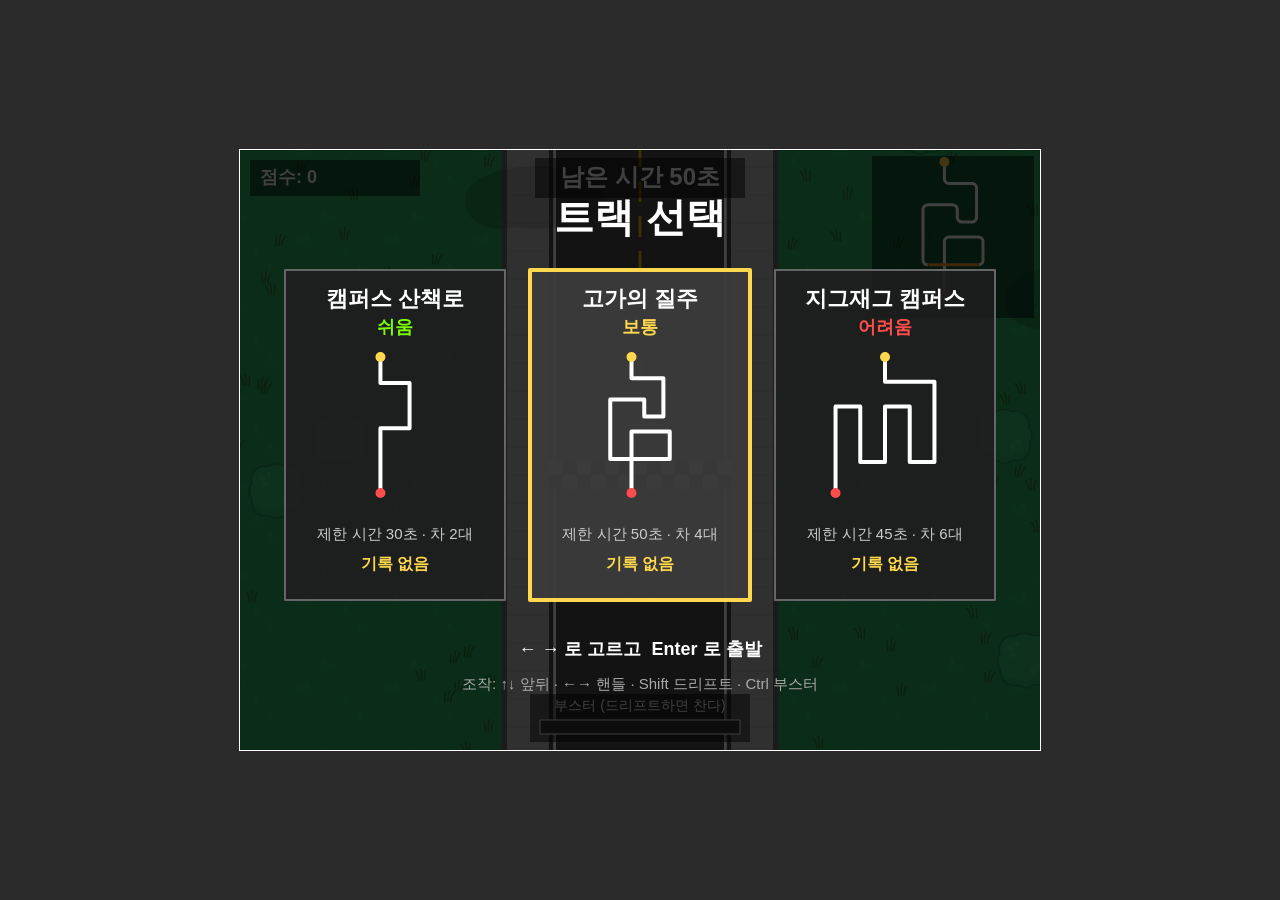
==== commit c59b6a19: "debug-practice 버그 1 수정: 선언되지 않은 FLASH_FRAMES 대신 숫자를 넣어 자동차 충돌 때 멈추지 않게 Co-Authored-By: Claude Opus 5" ====
--- a/debug-practice.html
+++ b/debug-practice.html
@@ -1727,7 +1727,7 @@
     chairVX = dx / length * CAR_BOUNCE;
     chairVY = dy / length * CAR_BOUNCE;
     stunTimer = STUN_FRAMES;
-    flashTimer = FLASH_FRAMES;
+    flashTimer = 10;
     hitMessage = "쾅! 스턴";
   } else {
     // 학생·콘 → 슬로우: 속도를 확 줄이고 한동안 느리게
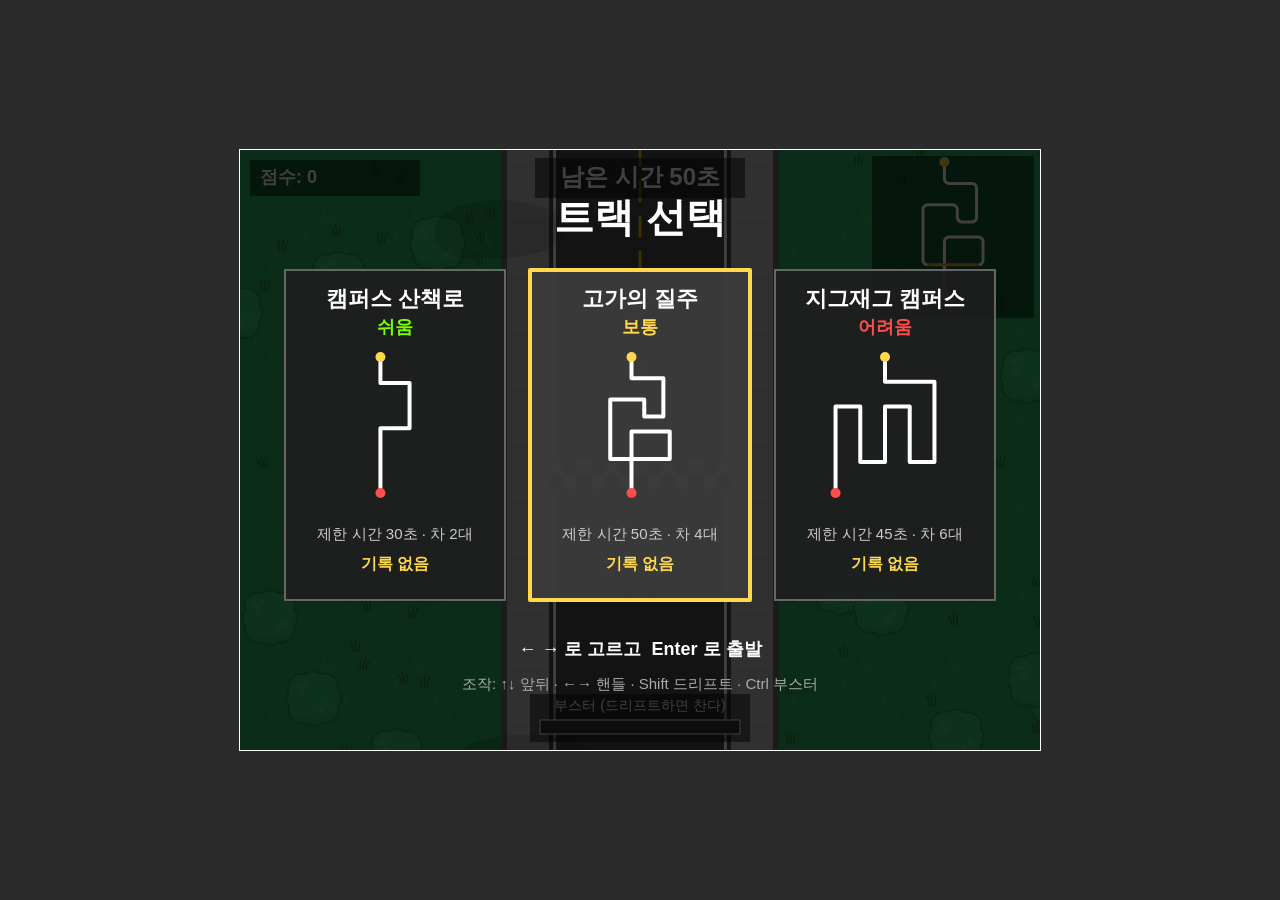
==== commit bddac0fa: "debug-practice 버그 2·3 수정: 부딪힌 콘(box.index)을 지우게, resetGame에서 boostGauge 되돌리기 Co-Authored-By: Claude " ====
--- a/debug-practice.html
+++ b/debug-practice.html
@@ -1183,6 +1183,7 @@
   smokes = [];
   lastWheels = null;
   wrongWayFrames = 0;
+  boostGauge = 0;
   boostTimer = 0;
   burnoutCharge = 0;
   isBurnout = false;
@@ -1737,7 +1738,7 @@
     hitMessage = "슬로우!";
     // 콘은 튕겨 나가서 사라진다 (배열에서 빼낸다)
     if (box.type === "cone") {
-      cones.splice(0, 1);
+      cones.splice(box.index, 1);
     }
   }
 }
